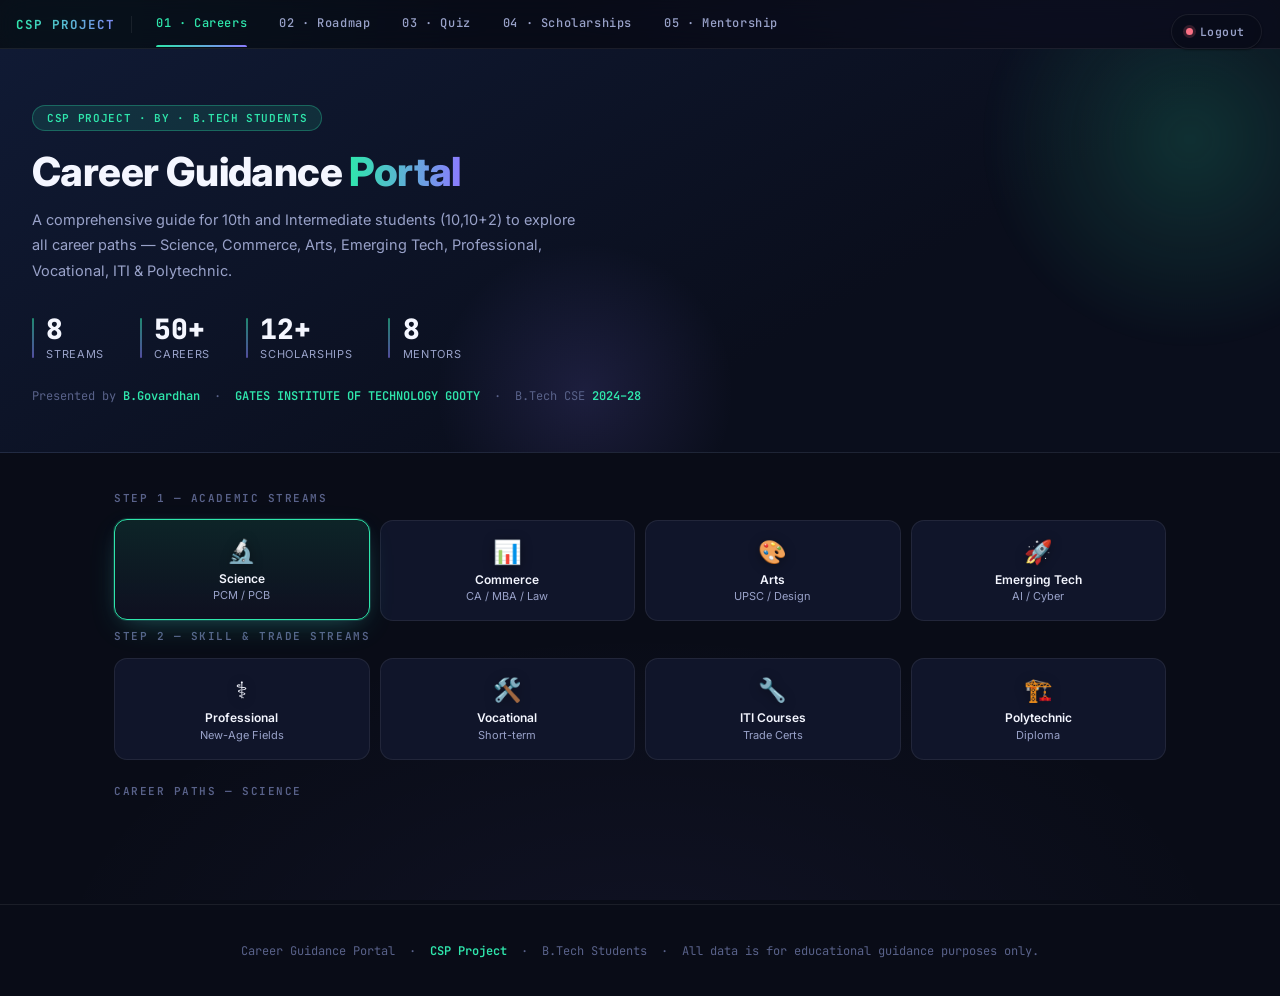
==== index.html @ 0f816329 "Update index.html" ====
<!DOCTYPE html>
<html lang="en">
<head>
<meta charset="UTF-8">
<meta name="viewport" content="width=device-width, initial-scale=1.0">
<title>Career Guidance Portal — CSP Project By B.Tech Students</title>
<link rel="stylesheet" href="Styles.css">
</head>
<body>

<!-- =====================================================
     EDITABLE: Change team names below
     ===================================================== -->
<div class="topbar">
  <div class="logo">CSP PROJECT</div>
  <button class="navbtn act" onclick="showPage('careers')">01 · Careers</button>
  <button class="navbtn" onclick="showPage('roadmap')">02 · Roadmap</button>
  <button class="navbtn" onclick="showPage('quiz')">03 · Quiz</button>
  <button class="navbtn" onclick="showPage('scholarships')">04 · Scholarships</button>
  <button class="navbtn" onclick="showPage('mentorship')">05 · Mentorship</button>
</div>

<div class="hero">
  <div class="hbadge">CSP PROJECT · BY · B.TECH STUDENTS</div>
  <!-- EDITABLE: Change the title and subtitle below -->
  <h1 class="htitle">Career Guidance <span>Portal</span></h1>
  <p class="hsub">
    A comprehensive guide for 10th and Intermediate students (10,10+2) to explore all career paths —
    Science, Commerce, Arts, Emerging Tech, Professional, Vocational, ITI &amp; Polytechnic.
  </p>
  <div class="hstats">
    <div class="hstat"><div class="n">8</div><div class="l">STREAMS</div></div>
    <div class="hstat"><div class="n">50+</div><div class="l">CAREERS</div></div>
    <div class="hstat"><div class="n">12+</div><div class="l">SCHOLARSHIPS</div></div>
    <div class="hstat"><div class="n">8</div><div class="l">MENTORS</div></div>
  </div>
  <!-- EDITABLE: Change team members below -->
  <div class="hteam">
    Presented by <span>B.Govardhan</span>
    &nbsp;·&nbsp; <span>GATES INSTITUTE OF TECHNOLOGY GOOTY</span> &nbsp;·&nbsp; B.Tech CSE <span>2024–28</span>
  </div>
</div>

<div class="main">

<!-- ==================== CAREERS PAGE ==================== -->
<div id="page-careers" class="section show">
  <div class="seclabel">Step 1 — Academic streams</div>
  <div class="streamrow" style="margin-bottom:8px">
    <div class="stab act" onclick="selectStream('science')" id="stab-science">
      <div class="si">🔬</div><div class="sn">Science</div><div class="sd">PCM / PCB</div>
    </div>
    <div class="stab" onclick="selectStream('commerce')" id="stab-commerce">
      <div class="si">📊</div><div class="sn">Commerce</div><div class="sd">CA / MBA / Law</div>
    </div>
    <div class="stab" onclick="selectStream('arts')" id="stab-arts">
      <div class="si">🎨</div><div class="sn">Arts</div><div class="sd">UPSC / Design</div>
    </div>
    <div class="stab" onclick="selectStream('emerging')" id="stab-emerging">
      <div class="si">🚀</div><div class="sn">Emerging Tech</div><div class="sd">AI / Cyber</div>
    </div>
  </div>
  <div class="seclabel">Step 2 — Skill &amp; trade streams</div>
  <div class="streamrow">
    <div class="stab" onclick="selectStream('professional')" id="stab-professional">
      <div class="si">⚕️</div><div class="sn">Professional</div><div class="sd">New-Age Fields</div>
    </div>
    <div class="stab" onclick="selectStream('vocational')" id="stab-vocational">
      <div class="si">🛠️</div><div class="sn">Vocational</div><div class="sd">Short-term</div>
    </div>
    <div class="stab" onclick="selectStream('iti')" id="stab-iti">
      <div class="si">🔧</div><div class="sn">ITI Courses</div><div class="sd">Trade Certs</div>
    </div>
    <div class="stab" onclick="selectStream('poly')" id="stab-poly">
      <div class="si">🏗️</div><div class="sn">Polytechnic</div><div class="sd">Diploma</div>
    </div>
  </div>
  <div class="seclabel" id="careerHeading" style="margin-top:1.5rem">Career paths — Science</div>
  <div id="careerList"></div>
</div>

<!-- ==================== ROADMAP PAGE ==================== -->
<div id="page-roadmap" class="section">
  <div class="seclabel">Academic streams</div>
  <div class="streamrow" style="margin-bottom:8px">
    <div class="stab act" onclick="selectRoadmap('science')" id="rtab-science"><div class="si">🔬</div><div class="sn">Science</div></div>
    <div class="stab" onclick="selectRoadmap('commerce')" id="rtab-commerce"><div class="si">📊</div><div class="sn">Commerce</div></div>
    <div class="stab" onclick="selectRoadmap('arts')" id="rtab-arts"><div class="si">🎨</div><div class="sn">Arts</div></div>
    <div class="stab" onclick="selectRoadmap('emerging')" id="rtab-emerging"><div class="si">🚀</div><div class="sn">Emerging</div></div>
  </div>
  <div class="seclabel">Skill &amp; trade streams</div>
  <div class="streamrow">
    <div class="stab" onclick="selectRoadmap('professional')" id="rtab-professional"><div class="si">⚕️</div><div class="sn">Professional</div></div>
    <div class="stab" onclick="selectRoadmap('vocational')" id="rtab-vocational"><div class="si">🛠️</div><div class="sn">Vocational</div></div>
    <div class="stab" onclick="selectRoadmap('iti')" id="rtab-iti"><div class="si">🔧</div><div class="sn">ITI</div></div>
    <div class="stab" onclick="selectRoadmap('poly')" id="rtab-poly"><div class="si">🏗️</div><div class="sn">Polytechnic</div></div>
  </div>
  <div class="seclabel" id="rmHeading" style="margin-top:1.5rem">Roadmap — Science stream</div>
  <div class="rmsteps" id="rmList"></div>
</div>

<!-- ==================== QUIZ PAGE ==================== -->
<div id="page-quiz" class="section">
  <div class="grid4">
    <div class="mcard"><div class="ml">QUESTIONS</div><div class="mv">6</div><div class="ms">aptitude based</div></div>
    <div class="mcard"><div class="ml">STREAMS COVERED</div><div class="mv">8</div><div class="ms">all paths</div></div>
    <div class="mcard"><div class="ml">RESULT</div><div class="mv">Instant</div><div class="ms">stream match</div></div>
    <div class="mcard"><div class="ml">RETAKES</div><div class="mv">Unlimited</div><div class="ms">try again anytime</div></div>
  </div>
  <div class="qwrap">
    <div class="qpbar"><div class="qpfill" id="qprog" style="width:0%"></div></div>
    <div class="qnum" id="qnum">Question 1 of 6</div>
    <div class="qtext" id="qtext"></div>
    <div class="qopts" id="qopts"></div>
    <div id="qresult" class="qresult" style="display:none"></div>
    <button class="qnext" id="qnext" disabled onclick="nextQ()">Next →</button>
  </div>
</div>

<!-- ==================== SCHOLARSHIPS PAGE ==================== -->
<div id="page-scholarships" class="section">
  <div class="seclabel">Government &amp; Private Scholarships for Intermediate / ITI / Diploma students</div>
  <div id="schList"></div>
</div>

<!-- ==================== MENTORSHIP PAGE ==================== -->
<div id="page-mentorship" class="section">
  <div class="seclabel">Learn from seniors &amp; working professionals</div>
  <div id="mentList"></div>
</div>

</div><!-- /main -->

<div class="footer">
  Career Guidance Portal &nbsp;·&nbsp; <span>CSP Project</span> &nbsp;·&nbsp; B.Tech Students &nbsp;·&nbsp;
  All data is for educational guidance purposes only.
</div>

<button onclick="logout()">
Logout
</button>


<script src="data.js"></script>
<script src="app.js"></script>
</body>
</html>
---- Styles.css ----
@import url('https://fonts.googleapis.com/css2?family=Inter:wght@400;500;600;700;800&family=JetBrains+Mono:wght@400;500;600;700&display=swap');

/* ============================================================
   EDITABLE SETTINGS — change these to customise the portal
   ============================================================ */
:root {
  --accent:        #2fe6ac;   /* Main accent — emerald. Change to any colour */
  --accent-2:      #8b7bff;   /* Secondary accent — electric violet, used for gradients/glow */
  --accent-rgb:    47,230,172;
  --accent-2-rgb:  139,123,255;

  --bg-page:       #090c17;   /* Page background */
  --bg-card:       #10152a;   /* Card background */
  --bg-card2:      #0b0f1e;   /* Secondary card / inset panel */
  --bg-nav:        rgba(9,12,23,.72);  /* Nav bar (glass) */
  --bg-elevated:   #151b36;   /* Hover / raised surfaces */

  --text-primary:  #f4f6ff;   /* Main text */
  --text-sec:      #99a2c9;   /* Muted text */
  --text-hint:     #59628a;   /* Hint text */

  --border:        rgba(255,255,255,.075);  /* Card borders */
  --border-hover:  rgba(47,230,172,.4);     /* Hover border */

  --font:          'Inter', 'Segoe UI', system-ui, sans-serif;
  --font-mono:     'JetBrains Mono', 'Consolas', 'Courier New', monospace;

  --r-sm:  9px;
  --r-md:  13px;
  --r-lg:  17px;
  --r-xl:  24px;

  --ease:      cubic-bezier(.4,0,.2,1);
  --ease-out:  cubic-bezier(.16,1,.3,1);

  --shadow-sm:   0 1px 2px rgba(0,0,0,.45);
  --shadow-md:   0 10px 28px -10px rgba(0,0,0,.6);
  --shadow-glow: 0 0 0 1px rgba(var(--accent-rgb),.16),
                 0 10px 32px -10px rgba(var(--accent-rgb),.30),
                 0 4px 22px -10px rgba(var(--accent-2-rgb),.22);
}
/* ============================================================ */

*{box-sizing:border-box;margin:0;padding:0}
html{scroll-behavior:smooth}
body{
  font-family:var(--font);
  background:
    radial-gradient(900px 480px at 84% -8%, rgba(var(--accent-2-rgb),.13), transparent 60%),
    radial-gradient(760px 440px at 6% 2%, rgba(var(--accent-rgb),.09), transparent 55%),
    radial-gradient(1000px 600px at 50% 110%, rgba(var(--accent-2-rgb),.06), transparent 60%),
    var(--bg-page);
  background-attachment:fixed;
  color:var(--text-primary);
  min-height:100vh;
  -webkit-font-smoothing:antialiased;
  text-rendering:optimizeLegibility;
}

::selection{background:rgba(var(--accent-rgb),.35);color:#fff}

a{color:inherit}
button{font-family:inherit}
:focus-visible{outline:2px solid var(--accent);outline-offset:2px;border-radius:4px}

/* SCROLLBAR */
::-webkit-scrollbar{width:7px;height:7px}
::-webkit-scrollbar-track{background:transparent}
::-webkit-scrollbar-thumb{background:linear-gradient(var(--accent),var(--accent-2));border-radius:4px}

/* NAV */
.topbar{
  background:var(--bg-nav);
  backdrop-filter:blur(16px) saturate(1.5);
  -webkit-backdrop-filter:blur(16px) saturate(1.5);
  border-bottom:1px solid var(--border);
  position:sticky;top:0;z-index:100;
  display:flex;align-items:center;gap:0;
  padding:0 1rem;overflow-x:auto;scrollbar-width:none;
}
.topbar::-webkit-scrollbar{display:none}
.logo{
  font-size:12.5px;font-family:var(--font-mono);font-weight:700;
  background:linear-gradient(90deg,var(--accent),var(--accent-2));
  -webkit-background-clip:text;background-clip:text;color:transparent;
  letter-spacing:.08em;
  padding:0 1rem 0 0;border-right:1px solid var(--border);margin-right:.5rem;
  white-space:nowrap;flex-shrink:0;
}
.navbtn{
  position:relative;
  padding:15px 16px;font-size:12px;font-family:var(--font-mono);font-weight:500;
  color:var(--text-sec);background:none;border:none;cursor:pointer;
  white-space:nowrap;border-bottom:2px solid transparent;
  transition:color .18s var(--ease), border-color .18s var(--ease);
  letter-spacing:.05em;
}
.navbtn:hover{color:var(--text-primary)}
.navbtn.act{color:var(--accent);border-bottom-color:transparent}
.navbtn.act::after{
  content:'';position:absolute;left:16px;right:16px;bottom:-1px;height:2px;
  background:linear-gradient(90deg,var(--accent),var(--accent-2));
  border-radius:2px 2px 0 0;
}

/* HERO */
.hero{
  background:linear-gradient(150deg,#101a34 0%,#0a0e1c 65%);
  padding:3.5rem 2rem 3rem;
  position:relative;overflow:hidden;
  border-bottom:1px solid var(--border);
}
.hero::before{
  content:'';position:absolute;right:-120px;top:-120px;width:420px;height:420px;border-radius:50%;
  background:radial-gradient(circle,rgba(var(--accent-rgb),.16),transparent 70%);
  filter:blur(6px);
}
.hero::after{
  content:'';position:absolute;left:34%;bottom:-90px;width:300px;height:300px;border-radius:50%;
  background:radial-gradient(circle,rgba(var(--accent-2-rgb),.14),transparent 70%);
}
.hbadge{
  display:inline-flex;align-items:center;gap:6px;
  background:rgba(var(--accent-rgb),.12);border:1px solid rgba(var(--accent-rgb),.3);
  color:var(--accent);font-size:11px;font-weight:600;font-family:var(--font-mono);
  padding:5px 14px;border-radius:20px;margin-bottom:1.15rem;letter-spacing:.06em;
  position:relative;z-index:1;
}
.htitle{
  font-size:clamp(25px,4.2vw,40px);font-weight:800;color:var(--text-primary);
  line-height:1.16;margin-bottom:.7rem;position:relative;z-index:1;letter-spacing:-.015em;
}
.htitle span{
  background:linear-gradient(90deg,var(--accent),var(--accent-2));
  -webkit-background-clip:text;background-clip:text;color:transparent;
}
.hsub{font-size:14.5px;color:var(--text-sec);line-height:1.75;max-width:560px;position:relative;z-index:1}
.hstats{display:flex;gap:2.25rem;margin-top:2rem;flex-wrap:wrap;position:relative;z-index:1}
.hstat{position:relative;padding-left:.9rem}
.hstat::before{content:'';position:absolute;left:0;top:3px;bottom:3px;width:2px;border-radius:2px;background:linear-gradient(var(--accent),var(--accent-2));opacity:.55}
.hstat .n{font-size:28px;font-weight:800;color:var(--text-primary);font-family:var(--font-mono);line-height:1}
.hstat .l{font-size:11px;color:var(--text-sec);margin-top:4px;letter-spacing:.06em;text-transform:uppercase}
.hteam{margin-top:1.7rem;font-size:12px;color:var(--text-hint);font-family:var(--font-mono);position:relative;z-index:1}
.hteam span{color:var(--accent);font-weight:600}

/* MAIN */
.main{max-width:1100px;margin:0 auto;padding:2.35rem 1.5rem}

/* SECTION */
.section{display:none}.section.show{display:block;animation:secfade .35s var(--ease-out)}
@keyframes secfade{from{opacity:0;transform:translateY(7px)}to{opacity:1;transform:none}}
.seclabel{
  font-size:11px;font-family:var(--font-mono);font-weight:600;color:var(--text-hint);
  letter-spacing:.14em;text-transform:uppercase;margin-bottom:.95rem;
}

/* STREAM TABS */
.streamrow{display:grid;grid-template-columns:repeat(4,1fr);gap:10px;margin-bottom:.5rem}
.stab{
  background:var(--bg-card);border:1px solid var(--border);border-radius:var(--r-md);
  padding:1.05rem .6rem;cursor:pointer;text-align:center;
  transition:border-color .18s var(--ease), background .18s var(--ease), transform .18s var(--ease), box-shadow .18s var(--ease);
}
.stab:hover{border-color:var(--border-hover);transform:translateY(-3px)}
.stab.act{
  border-color:var(--accent);
  background:linear-gradient(180deg,rgba(var(--accent-rgb),.11),rgba(var(--accent-2-rgb),.04));
  box-shadow:var(--shadow-glow);
  transform:translateY(-1px);
}
.stab .si{font-size:23px;margin-bottom:6px;filter:drop-shadow(0 2px 6px rgba(0,0,0,.35))}
.stab .sn{font-size:12px;font-weight:600;color:var(--text-primary);line-height:1.3}
.stab .sd{font-size:11px;color:var(--text-sec);margin-top:2px}

/* CAREER CARDS */
.ccard{
  background:var(--bg-card);border:1px solid var(--border);border-radius:var(--r-lg);
  padding:1.2rem;margin-bottom:10px;cursor:pointer;
  transition:border-color .18s var(--ease), box-shadow .18s var(--ease), transform .18s var(--ease);
}
.ccard:hover{border-color:var(--border-hover);transform:translateY(-1px)}
.ccard.open{border-color:var(--accent);box-shadow:var(--shadow-glow)}
.crow{display:flex;align-items:center;gap:12px}
.cicn{
  width:43px;height:43px;border-radius:12px;display:flex;align-items:center;justify-content:center;
  font-size:18px;flex-shrink:0;
  background:linear-gradient(135deg,rgba(var(--accent-rgb),.16),rgba(var(--accent-2-rgb),.12));
  border:1px solid rgba(var(--accent-rgb),.18);
}
.ctitle{font-size:14px;font-weight:600;color:var(--text-primary);flex:1}
.cbadge{
  font-size:11px;padding:4px 11px;border-radius:20px;font-family:var(--font-mono);font-weight:500;
  background:rgba(var(--accent-rgb),.13);color:var(--accent);white-space:nowrap;
  border:1px solid rgba(var(--accent-rgb),.2);
}
.carr{color:var(--text-hint);font-size:14px;transition:transform .22s var(--ease-out)}
.ccard.open .carr{transform:rotate(90deg);color:var(--accent)}
.cdetail{display:none;margin-top:.95rem;padding-top:.95rem;border-top:1px solid var(--border)}
.ccard.open .cdetail{display:block;animation:secfade .25s var(--ease-out)}
.csub{font-size:13px;color:var(--text-sec);line-height:1.75;margin-bottom:.9rem}

.dtags{display:flex;flex-wrap:wrap;gap:6px;margin-bottom:.9rem}
.dtag{font-size:11px;font-weight:500;padding:4px 11px;border-radius:20px;font-family:var(--font-mono);border:1px solid}
.tblue{background:rgba(56,189,248,.10);border-color:rgba(56,189,248,.3);color:#5fc9fb}
.tgreen{background:rgba(47,230,172,.10);border-color:rgba(47,230,172,.3);color:var(--accent)}
.tamber{background:rgba(251,191,36,.10);border-color:rgba(251,191,36,.3);color:#fbbf24}
.tpurple{background:rgba(139,123,255,.12);border-color:rgba(139,123,255,.34);color:#ab9fff}
.tcoral{background:rgba(251,113,133,.10);border-color:rgba(251,113,133,.3);color:#fb7185}
.tgray{background:rgba(148,163,184,.10);border-color:rgba(148,163,184,.3);color:#94a3b8}

.dg2{display:grid;grid-template-columns:1fr 1fr;gap:8px;margin-bottom:.9rem}
.dbox{background:var(--bg-card2);border-radius:var(--r-sm);padding:.85rem;border:1px solid var(--border)}
.dh{font-size:11px;font-family:var(--font-mono);margin-bottom:.55rem;font-weight:600;letter-spacing:.02em}
.dh.g{color:var(--accent)}.dh.r{color:#fbbf24}
.drow{font-size:12px;color:var(--text-sec);display:flex;gap:6px;margin-bottom:5px;line-height:1.55}
.drow.g::before{content:'▸';color:var(--accent);flex-shrink:0}
.drow.r::before{content:'▸';color:#fbbf24;flex-shrink:0}

.scopebar{margin-bottom:.5rem}
.sbrow{display:flex;justify-content:space-between;margin-bottom:5px}
.sbrow span{font-size:11px;color:var(--text-sec)}
.sbrow strong{font-size:11px;color:var(--text-primary);font-weight:600}
.bar{height:6px;background:rgba(255,255,255,.06);border-radius:4px;overflow:hidden}
.bf{height:100%;border-radius:4px;background:linear-gradient(90deg,var(--accent),var(--accent-2));transition:width 1s var(--ease-out)}

/* ROADMAP */
.rmsteps{position:relative;padding-left:26px}
.rmstep{position:relative;margin-bottom:1.2rem}
.rmstep::before{
  content:'';position:absolute;left:-20px;top:5px;width:11px;height:11px;border-radius:50%;
  background:linear-gradient(135deg,var(--accent),var(--accent-2));
  border:2px solid var(--bg-page);box-shadow:0 0 0 3px rgba(var(--accent-rgb),.22);
}
.rmstep::after{
  content:'';position:absolute;left:-15px;top:16px;width:2px;height:calc(100% + 4px);
  background:linear-gradient(rgba(var(--accent-rgb),.35),rgba(var(--accent-2-rgb),.05));
}
.rmstep:last-child::after{display:none}
.ryear{font-size:11px;font-family:var(--font-mono);font-weight:600;color:var(--accent);margin-bottom:2px}
.rtitle{font-size:14.5px;font-weight:600;color:var(--text-primary);margin-bottom:3px}
.rdesc{font-size:13px;color:var(--text-sec);line-height:1.65}

/* QUIZ */
.qwrap{
  background:var(--bg-card);border:1px solid var(--border);border-radius:var(--r-xl);
  padding:1.9rem;box-shadow:var(--shadow-md);
}
.qpbar{height:5px;background:rgba(255,255,255,.06);border-radius:4px;margin-bottom:1.35rem;overflow:hidden}
.qpfill{height:100%;background:linear-gradient(90deg,var(--accent),var(--accent-2));border-radius:4px;transition:width .4s var(--ease-out)}
.qnum{font-size:11px;font-family:var(--font-mono);color:var(--text-hint);margin-bottom:.5rem;letter-spacing:.05em}
.qtext{font-size:16.5px;font-weight:600;color:var(--text-primary);margin-bottom:1.35rem;line-height:1.55}
.qopts{display:flex;flex-direction:column;gap:8px}
.qopt{
  background:var(--bg-card2);border:1px solid var(--border);border-radius:var(--r-md);
  padding:.9rem 1.15rem;cursor:pointer;font-size:13px;color:var(--text-sec);
  transition:border-color .15s var(--ease), background .15s var(--ease), color .15s var(--ease), transform .15s var(--ease);
  text-align:left;font-family:var(--font);
}
.qopt:hover{border-color:var(--border-hover);color:var(--text-primary);transform:translateX(2px)}
.qopt.sel{border-color:var(--accent);background:linear-gradient(90deg,rgba(var(--accent-rgb),.12),rgba(var(--accent-2-rgb),.06));color:var(--text-primary)}
.qnext{
  margin-top:1.2rem;background:linear-gradient(90deg,var(--accent),var(--accent-2));
  color:#06151a;border:none;border-radius:var(--r-md);padding:.78rem 1.9rem;
  font-size:13px;font-weight:700;cursor:pointer;font-family:var(--font);
  transition:opacity .2s var(--ease), transform .15s var(--ease), box-shadow .2s var(--ease);
}
.qnext:hover:not(:disabled){transform:translateY(-1px);box-shadow:0 8px 22px -8px rgba(var(--accent-rgb),.5)}
.qnext:disabled{opacity:.3;cursor:not-allowed}
.qresult{text-align:center;padding:1rem 0}
.qresult .big{font-size:52px;margin-bottom:.85rem;filter:drop-shadow(0 4px 18px rgba(var(--accent-rgb),.4))}
.qresult .rtitle{font-size:22px;font-weight:800;
  background:linear-gradient(90deg,var(--accent),var(--accent-2));
  -webkit-background-clip:text;background-clip:text;color:transparent;
  margin-bottom:.85rem}
.qresult .rsub{font-size:14px;color:var(--text-sec);line-height:1.75;margin-bottom:1.35rem;max-width:500px;margin-left:auto;margin-right:auto}
.qresult .retake{
  background:transparent;border:1px solid rgba(var(--accent-rgb),.4);color:var(--accent);
  border-radius:var(--r-md);padding:.62rem 1.35rem;font-size:13px;font-weight:600;cursor:pointer;
  font-family:var(--font);transition:background .15s var(--ease), transform .15s var(--ease);
}
.qresult .retake:hover{background:rgba(var(--accent-rgb),.1);transform:translateY(-1px)}

/* SCHOLARSHIPS */
#schList{display:grid;grid-template-columns:repeat(auto-fit,minmax(280px,1fr));gap:12px}
.schcard{background:var(--bg-card);border:1px solid var(--border);border-radius:var(--r-lg);padding:1.2rem;margin-bottom:0;transition:border-color .18s var(--ease), transform .18s var(--ease)}
.schcard:hover{border-color:var(--border-hover);transform:translateY(-2px)}
.schhead{display:flex;justify-content:space-between;align-items:flex-start;gap:10px;margin-bottom:.6rem}
.schtitle{font-size:14px;font-weight:600;color:var(--text-primary)}
.schamt{
  font-size:11px;font-family:var(--font-mono);font-weight:500;color:var(--accent);
  background:rgba(var(--accent-rgb),.11);border:1px solid rgba(var(--accent-rgb),.24);
  padding:4px 11px;border-radius:20px;white-space:nowrap;
}
.schdesc{font-size:13px;color:var(--text-sec);line-height:1.65;margin-bottom:.6rem}
.scheli{font-size:12px;color:var(--text-hint)}
.scheli strong{color:var(--text-sec);font-weight:600}

/* MENTORSHIP */
#mentList{display:grid;grid-template-columns:repeat(auto-fit,minmax(300px,1fr));gap:12px}
.mentcard{
  background:var(--bg-card);border:1px solid var(--border);border-radius:var(--r-lg);
  padding:1.2rem;margin-bottom:0;display:flex;gap:14px;transition:border-color .18s var(--ease), transform .18s var(--ease);
}
.mentcard:hover{border-color:var(--border-hover);transform:translateY(-2px)}
.mavatar{
  width:48px;height:48px;border-radius:50%;display:flex;align-items:center;justify-content:center;
  font-size:15px;font-weight:700;flex-shrink:0;letter-spacing:.03em;box-shadow:var(--shadow-sm);
  background:linear-gradient(135deg,var(--accent),var(--accent-2));color:#06151a;
}
.mname{font-size:14px;font-weight:600;color:var(--text-primary);margin-bottom:2px}
.mrole{font-size:12px;color:var(--text-sec);margin-bottom:.7rem}
.mqoute{font-size:13px;color:var(--text-sec);line-height:1.65;font-style:italic;border-left:2px solid var(--accent);padding-left:.9rem;margin-bottom:.6rem}
.mtopic{font-size:11px;font-family:var(--font-mono);font-weight:500;color:var(--accent)}

/* GRID LAYOUTS */
.grid4{display:grid;grid-template-columns:repeat(auto-fit,minmax(180px,1fr));gap:11px;margin-bottom:1.7rem}
.mcard{background:var(--bg-card);border:1px solid var(--border);border-radius:var(--r-md);padding:1.2rem;transition:border-color .18s var(--ease), transform .18s var(--ease)}
.mcard:hover{border-color:var(--border-hover);transform:translateY(-2px)}
.mcard .ml{font-size:11px;color:var(--text-hint);margin-bottom:4px;font-family:var(--font-mono);letter-spacing:.04em}
.mcard .mv{font-size:24px;font-weight:800;color:var(--text-primary);line-height:1;font-family:var(--font-mono)}
.mcard .ms{font-size:12px;color:var(--text-sec);margin-top:4px}

/* TIPS */
.tip{
  background:var(--bg-card);border:1px solid var(--border);border-left:3px solid var(--accent);
  border-radius:0 var(--r-md) var(--r-md) 0;padding:.9rem 1.2rem;margin-bottom:8px;
  font-size:13px;color:var(--text-sec);line-height:1.7;
}
.tip strong{color:var(--text-primary);font-weight:600}

/* LOGOUT */
body > button[onclick="logout()"]{
  position:fixed;top:14px;right:18px;z-index:200;
  display:inline-flex;align-items:center;gap:7px;
  background:var(--bg-nav);
  backdrop-filter:blur(16px) saturate(1.5);
  -webkit-backdrop-filter:blur(16px) saturate(1.5);
  border:1px solid var(--border);border-radius:999px;
  padding:9px 16px 9px 14px;
  font-family:var(--font-mono);font-size:11.5px;font-weight:600;letter-spacing:.05em;
  color:var(--text-sec);cursor:pointer;
  box-shadow:var(--shadow-sm);
  transition:color .18s var(--ease), border-color .18s var(--ease), background .18s var(--ease), transform .15s var(--ease), box-shadow .18s var(--ease);
}
body > button[onclick="logout()"]::before{
  content:'';width:7px;height:7px;border-radius:50%;
  background:#fb7185;
  box-shadow:0 0 0 3px rgba(251,113,133,.18);
  flex-shrink:0;
}
body > button[onclick="logout()"]:hover{
  color:#fff;border-color:rgba(251,113,133,.45);
  background:rgba(251,113,133,.12);
  transform:translateY(-1px);
  box-shadow:0 8px 22px -10px rgba(251,113,133,.5);
}
body > button[onclick="logout()"]:active{transform:translateY(0)}

@media(max-width:640px){
  body > button[onclick="logout()"]{
    top:auto;bottom:16px;right:16px;
    padding:11px 14px;box-shadow:var(--shadow-md);
  }
}

/* FOOTER */
.footer{text-align:center;padding:2.35rem;font-size:12px;color:var(--text-hint);border-top:1px solid var(--border);margin-top:3.35rem;font-family:var(--font-mono)}
.footer span{color:var(--accent);font-weight:600}

/* RESPONSIVE */
@media(max-width:860px){
  #schList,#mentList{grid-template-columns:1fr}
}
@media(max-width:640px){
  .streamrow{grid-template-columns:repeat(2,1fr)}
  .dg2{grid-template-columns:1fr}
  .hstats{gap:1.4rem}
  .main{padding:1.7rem 1rem}
  .hero{padding:2.75rem 1.25rem 2.25rem}
}

@media (prefers-reduced-motion: reduce){
  *{animation-duration:.01ms !important;transition-duration:.01ms !important}
  html{scroll-behavior:auto}
}
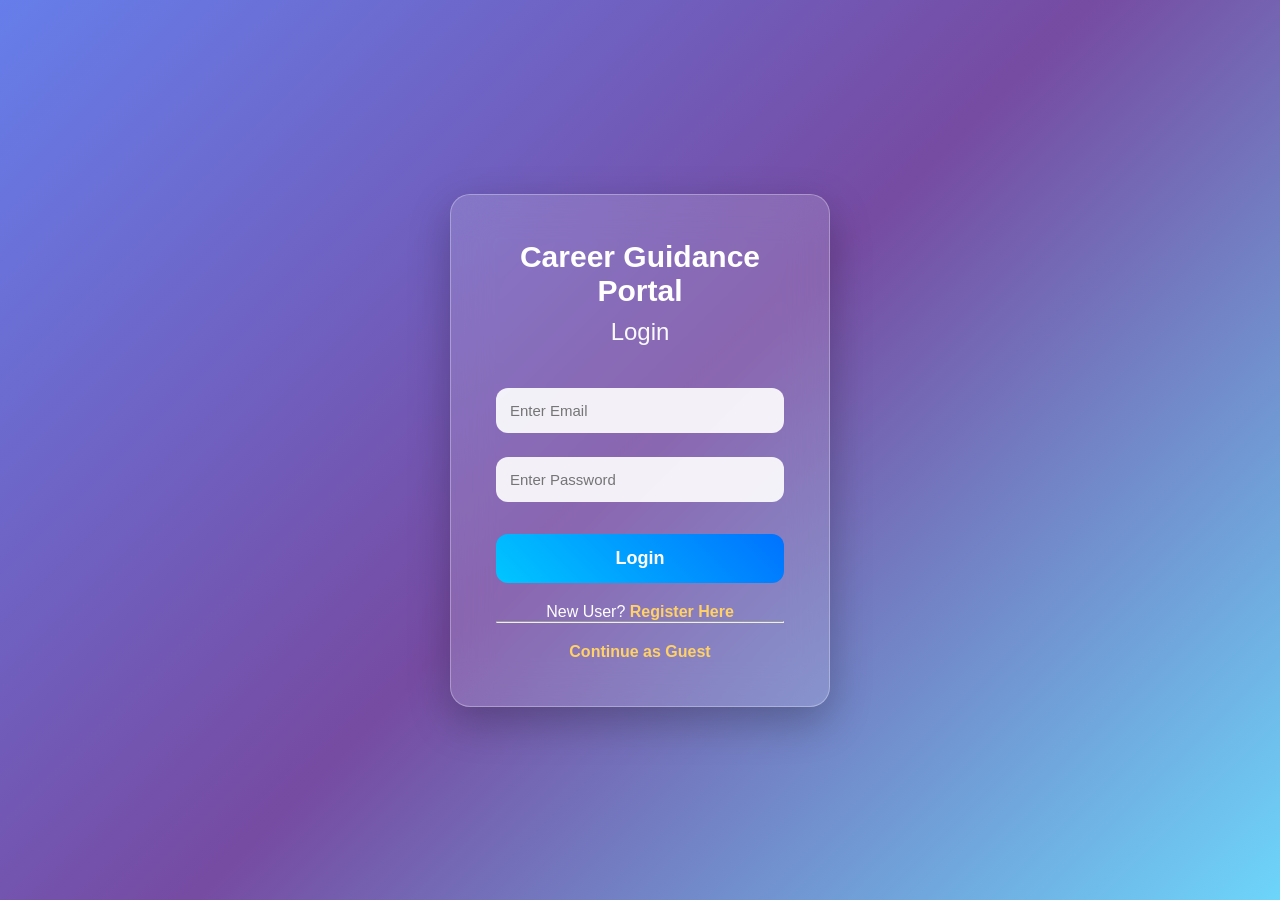
==== commit 35e85d23: "Fix: Correct case-sensitive script file references (Data.js, App.js)" ====
--- a/index.html
+++ b/index.html
@@ -1,147 +1,147 @@
-<!DOCTYPE html>
-<html lang="en">
-<head>
-<meta charset="UTF-8">
-<meta name="viewport" content="width=device-width, initial-scale=1.0">
-<title>Career Guidance Portal — CSP Project By B.Tech Students</title>
-<link rel="stylesheet" href="Styles.css">
-</head>
-<body>
-
-<!-- =====================================================
-     EDITABLE: Change team names below
-     ===================================================== -->
-<div class="topbar">
-  <div class="logo">CSP PROJECT</div>
-  <button class="navbtn act" onclick="showPage('careers')">01 · Careers</button>
-  <button class="navbtn" onclick="showPage('roadmap')">02 · Roadmap</button>
-  <button class="navbtn" onclick="showPage('quiz')">03 · Quiz</button>
-  <button class="navbtn" onclick="showPage('scholarships')">04 · Scholarships</button>
-  <button class="navbtn" onclick="showPage('mentorship')">05 · Mentorship</button>
-</div>
-
-<div class="hero">
-  <div class="hbadge">CSP PROJECT · BY · B.TECH STUDENTS</div>
-  <!-- EDITABLE: Change the title and subtitle below -->
-  <h1 class="htitle">Career Guidance <span>Portal</span></h1>
-  <p class="hsub">
-    A comprehensive guide for 10th and Intermediate students (10,10+2) to explore all career paths —
-    Science, Commerce, Arts, Emerging Tech, Professional, Vocational, ITI &amp; Polytechnic.
-  </p>
-  <div class="hstats">
-    <div class="hstat"><div class="n">8</div><div class="l">STREAMS</div></div>
-    <div class="hstat"><div class="n">50+</div><div class="l">CAREERS</div></div>
-    <div class="hstat"><div class="n">12+</div><div class="l">SCHOLARSHIPS</div></div>
-    <div class="hstat"><div class="n">8</div><div class="l">MENTORS</div></div>
-  </div>
-  <!-- EDITABLE: Change team members below -->
-  <div class="hteam">
-    Presented by <span>B.Govardhan</span>
-    &nbsp;·&nbsp; <span>GATES INSTITUTE OF TECHNOLOGY GOOTY</span> &nbsp;·&nbsp; B.Tech CSE <span>2024–28</span>
-  </div>
-</div>
-
-<div class="main">
-
-<!-- ==================== CAREERS PAGE ==================== -->
-<div id="page-careers" class="section show">
-  <div class="seclabel">Step 1 — Academic streams</div>
-  <div class="streamrow" style="margin-bottom:8px">
-    <div class="stab act" onclick="selectStream('science')" id="stab-science">
-      <div class="si">🔬</div><div class="sn">Science</div><div class="sd">PCM / PCB</div>
-    </div>
-    <div class="stab" onclick="selectStream('commerce')" id="stab-commerce">
-      <div class="si">📊</div><div class="sn">Commerce</div><div class="sd">CA / MBA / Law</div>
-    </div>
-    <div class="stab" onclick="selectStream('arts')" id="stab-arts">
-      <div class="si">🎨</div><div class="sn">Arts</div><div class="sd">UPSC / Design</div>
-    </div>
-    <div class="stab" onclick="selectStream('emerging')" id="stab-emerging">
-      <div class="si">🚀</div><div class="sn">Emerging Tech</div><div class="sd">AI / Cyber</div>
-    </div>
-  </div>
-  <div class="seclabel">Step 2 — Skill &amp; trade streams</div>
-  <div class="streamrow">
-    <div class="stab" onclick="selectStream('professional')" id="stab-professional">
-      <div class="si">⚕️</div><div class="sn">Professional</div><div class="sd">New-Age Fields</div>
-    </div>
-    <div class="stab" onclick="selectStream('vocational')" id="stab-vocational">
-      <div class="si">🛠️</div><div class="sn">Vocational</div><div class="sd">Short-term</div>
-    </div>
-    <div class="stab" onclick="selectStream('iti')" id="stab-iti">
-      <div class="si">🔧</div><div class="sn">ITI Courses</div><div class="sd">Trade Certs</div>
-    </div>
-    <div class="stab" onclick="selectStream('poly')" id="stab-poly">
-      <div class="si">🏗️</div><div class="sn">Polytechnic</div><div class="sd">Diploma</div>
-    </div>
-  </div>
-  <div class="seclabel" id="careerHeading" style="margin-top:1.5rem">Career paths — Science</div>
-  <div id="careerList"></div>
-</div>
-
-<!-- ==================== ROADMAP PAGE ==================== -->
-<div id="page-roadmap" class="section">
-  <div class="seclabel">Academic streams</div>
-  <div class="streamrow" style="margin-bottom:8px">
-    <div class="stab act" onclick="selectRoadmap('science')" id="rtab-science"><div class="si">🔬</div><div class="sn">Science</div></div>
-    <div class="stab" onclick="selectRoadmap('commerce')" id="rtab-commerce"><div class="si">📊</div><div class="sn">Commerce</div></div>
-    <div class="stab" onclick="selectRoadmap('arts')" id="rtab-arts"><div class="si">🎨</div><div class="sn">Arts</div></div>
-    <div class="stab" onclick="selectRoadmap('emerging')" id="rtab-emerging"><div class="si">🚀</div><div class="sn">Emerging</div></div>
-  </div>
-  <div class="seclabel">Skill &amp; trade streams</div>
-  <div class="streamrow">
-    <div class="stab" onclick="selectRoadmap('professional')" id="rtab-professional"><div class="si">⚕️</div><div class="sn">Professional</div></div>
-    <div class="stab" onclick="selectRoadmap('vocational')" id="rtab-vocational"><div class="si">🛠️</div><div class="sn">Vocational</div></div>
-    <div class="stab" onclick="selectRoadmap('iti')" id="rtab-iti"><div class="si">🔧</div><div class="sn">ITI</div></div>
-    <div class="stab" onclick="selectRoadmap('poly')" id="rtab-poly"><div class="si">🏗️</div><div class="sn">Polytechnic</div></div>
-  </div>
-  <div class="seclabel" id="rmHeading" style="margin-top:1.5rem">Roadmap — Science stream</div>
-  <div class="rmsteps" id="rmList"></div>
-</div>
-
-<!-- ==================== QUIZ PAGE ==================== -->
-<div id="page-quiz" class="section">
-  <div class="grid4">
-    <div class="mcard"><div class="ml">QUESTIONS</div><div class="mv">6</div><div class="ms">aptitude based</div></div>
-    <div class="mcard"><div class="ml">STREAMS COVERED</div><div class="mv">8</div><div class="ms">all paths</div></div>
-    <div class="mcard"><div class="ml">RESULT</div><div class="mv">Instant</div><div class="ms">stream match</div></div>
-    <div class="mcard"><div class="ml">RETAKES</div><div class="mv">Unlimited</div><div class="ms">try again anytime</div></div>
-  </div>
-  <div class="qwrap">
-    <div class="qpbar"><div class="qpfill" id="qprog" style="width:0%"></div></div>
-    <div class="qnum" id="qnum">Question 1 of 6</div>
-    <div class="qtext" id="qtext"></div>
-    <div class="qopts" id="qopts"></div>
-    <div id="qresult" class="qresult" style="display:none"></div>
-    <button class="qnext" id="qnext" disabled onclick="nextQ()">Next →</button>
-  </div>
-</div>
-
-<!-- ==================== SCHOLARSHIPS PAGE ==================== -->
-<div id="page-scholarships" class="section">
-  <div class="seclabel">Government &amp; Private Scholarships for Intermediate / ITI / Diploma students</div>
-  <div id="schList"></div>
-</div>
-
-<!-- ==================== MENTORSHIP PAGE ==================== -->
-<div id="page-mentorship" class="section">
-  <div class="seclabel">Learn from seniors &amp; working professionals</div>
-  <div id="mentList"></div>
-</div>
-
-</div><!-- /main -->
-
-<div class="footer">
-  Career Guidance Portal &nbsp;·&nbsp; <span>CSP Project</span> &nbsp;·&nbsp; B.Tech Students &nbsp;·&nbsp;
-  All data is for educational guidance purposes only.
-</div>
-
-<button onclick="logout()">
-Logout
-</button>
-
-
-<script src="data.js"></script>
-<script src="app.js"></script>
-</body>
-</html>
+<!DOCTYPE html>
+<html lang="en">
+<head>
+<meta charset="UTF-8">
+<meta name="viewport" content="width=device-width, initial-scale=1.0">
+<title>Career Guidance Portal — CSP Project By B.Tech Students</title>
+<link rel="stylesheet" href="Styles.css">
+</head>
+<body>
+
+<!-- =====================================================
+     EDITABLE: Change team names below
+     ===================================================== -->
+<div class="topbar">
+  <div class="logo">CSP PROJECT</div>
+  <button class="navbtn act" onclick="showPage('careers')">01 · Careers</button>
+  <button class="navbtn" onclick="showPage('roadmap')">02 · Roadmap</button>
+  <button class="navbtn" onclick="showPage('quiz')">03 · Quiz</button>
+  <button class="navbtn" onclick="showPage('scholarships')">04 · Scholarships</button>
+  <button class="navbtn" onclick="showPage('mentorship')">05 · Mentorship</button>
+</div>
+
+<div class="hero">
+  <div class="hbadge">CSP PROJECT · BY · B.TECH STUDENTS</div>
+  <!-- EDITABLE: Change the title and subtitle below -->
+  <h1 class="htitle">Career Guidance <span>Portal</span></h1>
+  <p class="hsub">
+    A comprehensive guide for 10th and Intermediate students (10,10+2) to explore all career paths —
+    Science, Commerce, Arts, Emerging Tech, Professional, Vocational, ITI &amp; Polytechnic.
+  </p>
+  <div class="hstats">
+    <div class="hstat"><div class="n">8</div><div class="l">STREAMS</div></div>
+    <div class="hstat"><div class="n">50+</div><div class="l">CAREERS</div></div>
+    <div class="hstat"><div class="n">12+</div><div class="l">SCHOLARSHIPS</div></div>
+    <div class="hstat"><div class="n">8</div><div class="l">MENTORS</div></div>
+  </div>
+  <!-- EDITABLE: Change team members below -->
+  <div class="hteam">
+    Presented by <span>B.Govardhan</span>
+    &nbsp;·&nbsp; <span>GATES INSTITUTE OF TECHNOLOGY GOOTY</span> &nbsp;·&nbsp; B.Tech CSE <span>2024–28</span>
+  </div>
+</div>
+
+<div class="main">
+
+<!-- ==================== CAREERS PAGE ==================== -->
+<div id="page-careers" class="section show">
+  <div class="seclabel">Step 1 — Academic streams</div>
+  <div class="streamrow" style="margin-bottom:8px">
+    <div class="stab act" onclick="selectStream('science')" id="stab-science">
+      <div class="si">🔬</div><div class="sn">Science</div><div class="sd">PCM / PCB</div>
+    </div>
+    <div class="stab" onclick="selectStream('commerce')" id="stab-commerce">
+      <div class="si">📊</div><div class="sn">Commerce</div><div class="sd">CA / MBA / Law</div>
+    </div>
+    <div class="stab" onclick="selectStream('arts')" id="stab-arts">
+      <div class="si">🎨</div><div class="sn">Arts</div><div class="sd">UPSC / Design</div>
+    </div>
+    <div class="stab" onclick="selectStream('emerging')" id="stab-emerging">
+      <div class="si">🚀</div><div class="sn">Emerging Tech</div><div class="sd">AI / Cyber</div>
+    </div>
+  </div>
+  <div class="seclabel">Step 2 — Skill &amp; trade streams</div>
+  <div class="streamrow">
+    <div class="stab" onclick="selectStream('professional')" id="stab-professional">
+      <div class="si">⚕️</div><div class="sn">Professional</div><div class="sd">New-Age Fields</div>
+    </div>
+    <div class="stab" onclick="selectStream('vocational')" id="stab-vocational">
+      <div class="si">🛠️</div><div class="sn">Vocational</div><div class="sd">Short-term</div>
+    </div>
+    <div class="stab" onclick="selectStream('iti')" id="stab-iti">
+      <div class="si">🔧</div><div class="sn">ITI Courses</div><div class="sd">Trade Certs</div>
+    </div>
+    <div class="stab" onclick="selectStream('poly')" id="stab-poly">
+      <div class="si">🏗️</div><div class="sn">Polytechnic</div><div class="sd">Diploma</div>
+    </div>
+  </div>
+  <div class="seclabel" id="careerHeading" style="margin-top:1.5rem">Career paths — Science</div>
+  <div id="careerList"></div>
+</div>
+
+<!-- ==================== ROADMAP PAGE ==================== -->
+<div id="page-roadmap" class="section">
+  <div class="seclabel">Academic streams</div>
+  <div class="streamrow" style="margin-bottom:8px">
+    <div class="stab act" onclick="selectRoadmap('science')" id="rtab-science"><div class="si">🔬</div><div class="sn">Science</div></div>
+    <div class="stab" onclick="selectRoadmap('commerce')" id="rtab-commerce"><div class="si">📊</div><div class="sn">Commerce</div></div>
+    <div class="stab" onclick="selectRoadmap('arts')" id="rtab-arts"><div class="si">🎨</div><div class="sn">Arts</div></div>
+    <div class="stab" onclick="selectRoadmap('emerging')" id="rtab-emerging"><div class="si">🚀</div><div class="sn">Emerging</div></div>
+  </div>
+  <div class="seclabel">Skill &amp; trade streams</div>
+  <div class="streamrow">
+    <div class="stab" onclick="selectRoadmap('professional')" id="rtab-professional"><div class="si">⚕️</div><div class="sn">Professional</div></div>
+    <div class="stab" onclick="selectRoadmap('vocational')" id="rtab-vocational"><div class="si">🛠️</div><div class="sn">Vocational</div></div>
+    <div class="stab" onclick="selectRoadmap('iti')" id="rtab-iti"><div class="si">🔧</div><div class="sn">ITI</div></div>
+    <div class="stab" onclick="selectRoadmap('poly')" id="rtab-poly"><div class="si">🏗️</div><div class="sn">Polytechnic</div></div>
+  </div>
+  <div class="seclabel" id="rmHeading" style="margin-top:1.5rem">Roadmap — Science stream</div>
+  <div class="rmsteps" id="rmList"></div>
+</div>
+
+<!-- ==================== QUIZ PAGE ==================== -->
+<div id="page-quiz" class="section">
+  <div class="grid4">
+    <div class="mcard"><div class="ml">QUESTIONS</div><div class="mv">6</div><div class="ms">aptitude based</div></div>
+    <div class="mcard"><div class="ml">STREAMS COVERED</div><div class="mv">8</div><div class="ms">all paths</div></div>
+    <div class="mcard"><div class="ml">RESULT</div><div class="mv">Instant</div><div class="ms">stream match</div></div>
+    <div class="mcard"><div class="ml">RETAKES</div><div class="mv">Unlimited</div><div class="ms">try again anytime</div></div>
+  </div>
+  <div class="qwrap">
+    <div class="qpbar"><div class="qpfill" id="qprog" style="width:0%"></div></div>
+    <div class="qnum" id="qnum">Question 1 of 6</div>
+    <div class="qtext" id="qtext"></div>
+    <div class="qopts" id="qopts"></div>
+    <div id="qresult" class="qresult" style="display:none"></div>
+    <button class="qnext" id="qnext" disabled onclick="nextQ()">Next →</button>
+  </div>
+</div>
+
+<!-- ==================== SCHOLARSHIPS PAGE ==================== -->
+<div id="page-scholarships" class="section">
+  <div class="seclabel">Government &amp; Private Scholarships for Intermediate / ITI / Diploma students</div>
+  <div id="schList"></div>
+</div>
+
+<!-- ==================== MENTORSHIP PAGE ==================== -->
+<div id="page-mentorship" class="section">
+  <div class="seclabel">Learn from seniors &amp; working professionals</div>
+  <div id="mentList"></div>
+</div>
+
+</div><!-- /main -->
+
+<div class="footer">
+  Career Guidance Portal &nbsp;·&nbsp; <span>CSP Project</span> &nbsp;·&nbsp; B.Tech Students &nbsp;·&nbsp;
+  All data is for educational guidance purposes only.
+</div>
+
+<button onclick="logout()">
+Logout
+</button>
+
+
+<script src="Data.js"></script>
+<script src="App.js"></script>
+</body>
+</html>
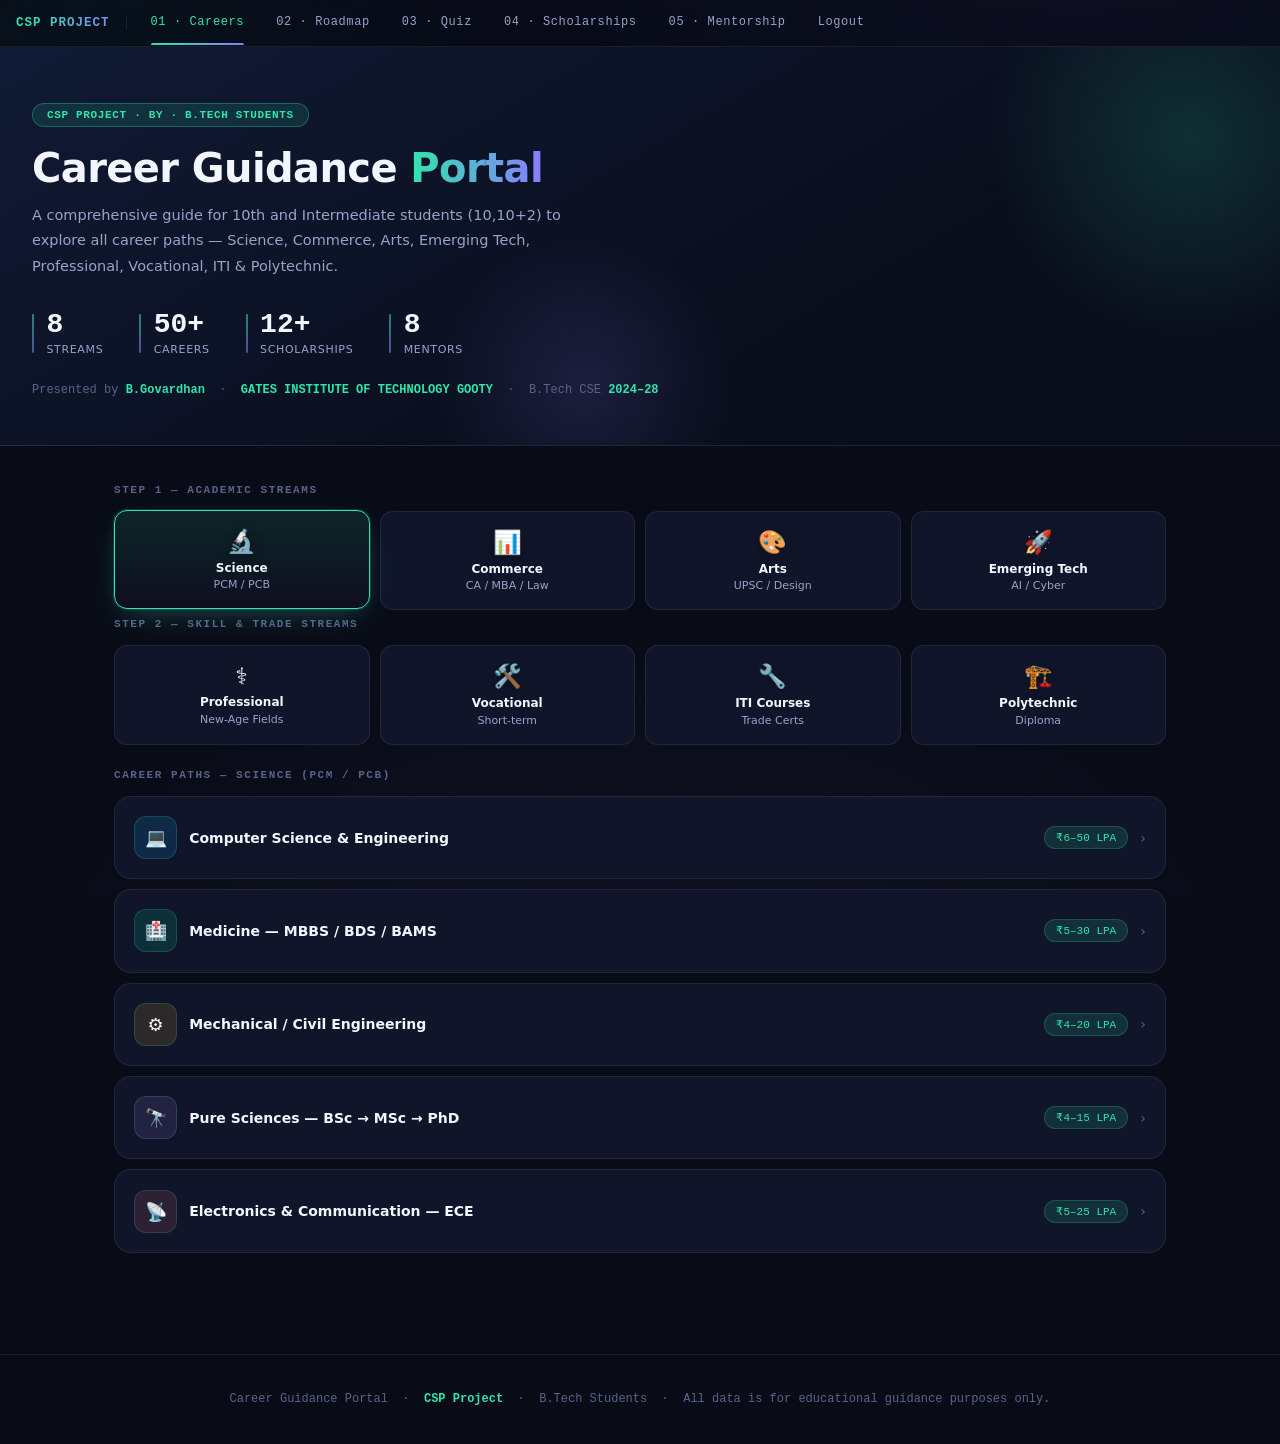
==== commit 40e0e488: "Update index.html" ====
--- a/index.html
+++ b/index.html
@@ -4,7 +4,595 @@
 <meta charset="UTF-8">
 <meta name="viewport" content="width=device-width, initial-scale=1.0">
 <title>Career Guidance Portal — CSP Project By B.Tech Students</title>
-<link rel="stylesheet" href="Styles.css">
+<style>
+/* ============================================================
+   EDITABLE SETTINGS — change these to customise the portal
+   ============================================================ */
+:root {
+  --accent:        #2dce88;   /* Main green accent — change to any colour */
+  --accent2:       #0ea5e9;   /* Blue accent */
+  --bg-page:       #080e23;   /* Page background */
+  --bg-card:       #0a162f;   /* Card background */
+  --bg-card2:      #051233;   /* Secondary card */
+  --bg-nav:        #0f1325;   /* Nav bar */
+  --text-primary:  #f0f4ff;   /* Main text */
+  --text-sec:      #8b9ab8;   /* Muted text */
+  --text-hint:     #4a5878;   /* Hint text */
+  --border:        rgba(255,255,255,0.07); /* Card borders */
+  --border-hover:  rgba(0,200,150,0.3);   /* Hover border */
+  --font:          'Segoe UI', system-ui, sans-serif;
+  --font-mono:     'Consolas', 'Courier New', monospace;
+
+  /* EDITABLE: Project info shown in hero */
+  --project-name:  "Career Guidance Portal";
+  --college-name:  "GATES INSTITUTE OF TECHNOLOGY GOOTY";
+  --batch:         "B.Tech CSE 2024–28";
+}
+/* ============================================================ */
+
+*{box-sizing:border-box;margin:0;padding:0}
+html{scroll-behavior:smooth}
+body{font-family:var(--font);background:var(--bg-page);color:var(--text-primary);min-height:100vh}
+
+/* SCROLLBAR */
+::-webkit-scrollbar{width:6px;height:6px}
+::-webkit-scrollbar-track{background:var(--bg-page)}
+::-webkit-scrollbar-thumb{background:var(--accent);border-radius:3px}
+
+/* NAV */
+.topbar{background:var(--bg-nav);border-bottom:1px solid var(--border);position:sticky;top:0;z-index:100;display:flex;align-items:center;gap:0;padding:0 1rem;overflow-x:auto;scrollbar-width:none}
+.topbar::-webkit-scrollbar{display:none}
+.logo{font-size:13px;font-family:var(--font-mono);color:var(--accent);padding:0 1rem 0 0;border-right:1px solid var(--border);margin-right:.5rem;white-space:nowrap;flex-shrink:0}
+.navbtn{padding:14px 16px;font-size:12px;font-family:var(--font-mono);color:var(--text-sec);background:none;border:none;cursor:pointer;white-space:nowrap;border-bottom:2px solid transparent;transition:all .15s;letter-spacing:.04em}
+.navbtn:hover{color:var(--text-primary)}
+.navbtn.act{color:var(--accent);border-bottom-color:var(--accent)}
+
+/* HERO */
+.hero{background:linear-gradient(135deg,#0d1a30 0%,#0b0f1a 60%);padding:3rem 2rem 2.5rem;position:relative;overflow:hidden;border-bottom:1px solid var(--border)}
+.hero::before{content:'';position:absolute;right:-80px;top:-80px;width:320px;height:320px;border-radius:50%;background:radial-gradient(circle,rgba(0,200,150,.08),transparent 70%)}
+.hero::after{content:'';position:absolute;left:40%;bottom:-40px;width:200px;height:200px;border-radius:50%;background:radial-gradient(circle,rgba(14,165,233,.05),transparent 70%)}
+.hbadge{display:inline-block;background:rgba(0,200,150,.12);border:1px solid rgba(0,200,150,.25);color:var(--accent);font-size:11px;font-family:var(--font-mono);padding:4px 14px;border-radius:20px;margin-bottom:1rem;letter-spacing:.05em}
+.htitle{font-size:clamp(22px,4vw,36px);font-weight:700;color:var(--text-primary);line-height:1.2;margin-bottom:.6rem;position:relative;z-index:1}
+.htitle span{color:var(--accent)}
+.hsub{font-size:14px;color:var(--text-sec);line-height:1.7;max-width:560px;position:relative;z-index:1}
+.hstats{display:flex;gap:2rem;margin-top:1.75rem;flex-wrap:wrap;position:relative;z-index:1}
+.hstat .n{font-size:26px;font-weight:700;color:var(--text-primary);font-family:var(--font-mono);line-height:1}
+.hstat .l{font-size:11px;color:var(--text-sec);margin-top:3px;letter-spacing:.04em}
+.hteam{margin-top:1.5rem;font-size:12px;color:var(--text-hint);font-family:var(--font-mono)}
+.hteam span{color:var(--accent)}
+
+/* MAIN */
+.main{max-width:1100px;margin:0 auto;padding:2rem 1.5rem}
+
+/* SECTION */
+.section{display:none}.section.show{display:block}
+.seclabel{font-size:11px;font-family:var(--font-mono);color:var(--text-hint);letter-spacing:.12em;text-transform:uppercase;margin-bottom:.875rem}
+
+/* STREAM TABS */
+.streamrow{display:grid;grid-template-columns:repeat(4,1fr);gap:8px;margin-bottom:.5rem}
+.stab{background:var(--bg-card);border:1px solid var(--border);border-radius:12px;padding:.875rem .5rem;cursor:pointer;text-align:center;transition:all .15s}
+.stab:hover{border-color:var(--border-hover)}
+.stab.act{border-color:var(--accent);background:rgba(0,200,150,.06)}
+.stab .si{font-size:22px;margin-bottom:5px}
+.stab .sn{font-size:12px;font-weight:500;color:var(--text-primary);line-height:1.3}
+.stab .sd{font-size:11px;color:var(--text-sec);margin-top:2px}
+
+/* CAREER CARDS */
+.ccard{background:var(--bg-card);border:1px solid var(--border);border-radius:14px;padding:1.1rem;margin-bottom:10px;cursor:pointer;transition:border-color .15s}
+.ccard:hover{border-color:var(--border-hover)}
+.ccard.open{border-color:var(--accent)}
+.crow{display:flex;align-items:center;gap:11px}
+.cicn{width:40px;height:40px;border-radius:10px;display:flex;align-items:center;justify-content:center;font-size:18px;flex-shrink:0}
+.ctitle{font-size:14px;font-weight:500;color:var(--text-primary);flex:1}
+.cbadge{font-size:11px;padding:3px 10px;border-radius:20px;font-family:var(--font-mono);background:rgba(0,200,150,.12);color:var(--accent);white-space:nowrap}
+.carr{color:var(--text-hint);font-size:14px;transition:transform .2s}
+.ccard.open .carr{transform:rotate(90deg)}
+.cdetail{display:none;margin-top:.875rem;padding-top:.875rem;border-top:1px solid var(--border)}
+.ccard.open .cdetail{display:block}
+.csub{font-size:13px;color:var(--text-sec);line-height:1.7;margin-bottom:.875rem}
+.dtags{display:flex;flex-wrap:wrap;gap:6px;margin-bottom:.875rem}
+.dtag{font-size:11px;padding:3px 10px;border-radius:20px;font-family:var(--font-mono);border:1px solid}
+.tblue{background:rgba(14,165,233,.1);border-color:rgba(14,165,233,.3);color:#38bdf8}
+.tgreen{background:rgba(0,200,150,.1);border-color:rgba(0,200,150,.3);color:#00c896}
+.tamber{background:rgba(251,191,36,.1);border-color:rgba(251,191,36,.3);color:#fbbf24}
+.tpurple{background:rgba(167,139,250,.1);border-color:rgba(167,139,250,.3);color:#a78bfa}
+.tcoral{background:rgba(251,113,133,.1);border-color:rgba(251,113,133,.3);color:#fb7185}
+.tgray{background:rgba(148,163,184,.1);border-color:rgba(148,163,184,.3);color:#94a3b8}
+
+.dg2{display:grid;grid-template-columns:1fr 1fr;gap:8px;margin-bottom:.875rem}
+.dbox{background:var(--bg-card2);border-radius:10px;padding:.75rem;border:1px solid var(--border)}
+.dh{font-size:11px;font-family:var(--font-mono);margin-bottom:.5rem;font-weight:500}
+.dh.g{color:var(--accent)}.dh.r{color:#fbbf24}
+.drow{font-size:12px;color:var(--text-sec);display:flex;gap:6px;margin-bottom:4px;line-height:1.5}
+.drow.g::before{content:'▸';color:var(--accent);flex-shrink:0}
+.drow.r::before{content:'▸';color:#fbbf24;flex-shrink:0}
+
+.scopebar{margin-bottom:.5rem}
+.sbrow{display:flex;justify-content:space-between;margin-bottom:4px}
+.sbrow span{font-size:11px;color:var(--text-sec)}
+.sbrow strong{font-size:11px;color:var(--text-primary)}
+.bar{height:5px;background:rgba(255,255,255,.06);border-radius:4px;overflow:hidden}
+.bf{height:100%;border-radius:4px;background:var(--accent);transition:width 1s ease}
+
+/* ROADMAP */
+.rmsteps{position:relative;padding-left:24px}
+.rmstep{position:relative;margin-bottom:1.1rem}
+.rmstep::before{content:'';position:absolute;left:-18px;top:5px;width:10px;height:10px;border-radius:50%;background:var(--accent);border:2px solid var(--bg-page);box-shadow:0 0 0 2px var(--accent)}
+.rmstep::after{content:'';position:absolute;left:-14px;top:15px;width:2px;height:calc(100% + 4px);background:rgba(0,200,150,.2)}
+.rmstep:last-child::after{display:none}
+.ryear{font-size:11px;font-family:var(--font-mono);color:var(--accent);margin-bottom:2px}
+.rtitle{font-size:14px;font-weight:500;color:var(--text-primary);margin-bottom:3px}
+.rdesc{font-size:13px;color:var(--text-sec);line-height:1.6}
+
+/* QUIZ */
+.qwrap{background:var(--bg-card);border:1px solid var(--border);border-radius:16px;padding:1.75rem}
+.qpbar{height:4px;background:rgba(255,255,255,.06);border-radius:4px;margin-bottom:1.25rem;overflow:hidden}
+.qpfill{height:100%;background:var(--accent);border-radius:4px;transition:width .4s}
+.qnum{font-size:11px;font-family:var(--font-mono);color:var(--text-hint);margin-bottom:.5rem}
+.qtext{font-size:16px;font-weight:500;color:var(--text-primary);margin-bottom:1.25rem;line-height:1.55}
+.qopts{display:flex;flex-direction:column;gap:8px}
+.qopt{background:var(--bg-card2);border:1px solid var(--border);border-radius:10px;padding:.875rem 1.1rem;cursor:pointer;font-size:13px;color:var(--text-sec);transition:all .15s;text-align:left;font-family:var(--font)}
+.qopt:hover{border-color:var(--border-hover);color:var(--text-primary)}
+.qopt.sel{border-color:var(--accent);background:rgba(0,200,150,.08);color:var(--text-primary)}
+.qnext{margin-top:1.1rem;background:var(--accent);color:#06151a;border:none;border-radius:10px;padding:.7rem 1.75rem;font-size:13px;font-weight:700;cursor:pointer;font-family:var(--font);transition:opacity .2s}
+.qnext:disabled{opacity:.3;cursor:not-allowed}
+.qresult{text-align:center;padding:1rem 0}
+.qresult .big{font-size:48px;margin-bottom:.75rem}
+.qresult .rtitle{font-size:20px;font-weight:700;color:var(--accent);margin-bottom:.75rem}
+.qresult .rsub{font-size:14px;color:var(--text-sec);line-height:1.7;margin-bottom:1.25rem;max-width:500px;margin-left:auto;margin-right:auto}
+.qresult .retake{background:transparent;border:1px solid rgba(0,200,150,.35);color:var(--accent);border-radius:10px;padding:.55rem 1.25rem;font-size:13px;cursor:pointer;font-family:var(--font)}
+
+/* SCHOLARSHIPS */
+.schcard{background:var(--bg-card);border:1px solid var(--border);border-radius:14px;padding:1.1rem;margin-bottom:10px}
+.schhead{display:flex;justify-content:space-between;align-items:flex-start;gap:10px;margin-bottom:.5rem}
+.schtitle{font-size:14px;font-weight:500;color:var(--text-primary)}
+.schamt{font-size:11px;font-family:var(--font-mono);color:var(--accent);background:rgba(0,200,150,.1);border:1px solid rgba(0,200,150,.2);padding:3px 10px;border-radius:20px;white-space:nowrap}
+.schdesc{font-size:13px;color:var(--text-sec);line-height:1.6;margin-bottom:.5rem}
+.scheli{font-size:12px;color:var(--text-hint)}
+.scheli strong{color:var(--text-sec)}
+
+/* MENTORSHIP */
+.mentcard{background:var(--bg-card);border:1px solid var(--border);border-radius:14px;padding:1.1rem;margin-bottom:10px;display:flex;gap:14px}
+.mavatar{width:46px;height:46px;border-radius:50%;display:flex;align-items:center;justify-content:center;font-size:15px;font-weight:700;flex-shrink:0;letter-spacing:.03em}
+.mname{font-size:14px;font-weight:500;color:var(--text-primary);margin-bottom:2px}
+.mrole{font-size:12px;color:var(--text-sec);margin-bottom:.6rem}
+.mqoute{font-size:13px;color:var(--text-sec);line-height:1.6;font-style:italic;border-left:2px solid var(--accent);padding-left:.875rem;margin-bottom:.5rem}
+.mtopic{font-size:11px;font-family:var(--font-mono);color:var(--accent)}
+
+/* GRID LAYOUTS */
+.grid4{display:grid;grid-template-columns:repeat(auto-fit,minmax(180px,1fr));gap:10px;margin-bottom:1.5rem}
+.mcard{background:var(--bg-card);border:1px solid var(--border);border-radius:12px;padding:1.1rem}
+.mcard .ml{font-size:11px;color:var(--text-hint);margin-bottom:4px;font-family:var(--font-mono)}
+.mcard .mv{font-size:22px;font-weight:700;color:var(--text-primary);line-height:1}
+.mcard .ms{font-size:12px;color:var(--text-sec);margin-top:3px}
+
+/* TIPS */
+.tip{background:var(--bg-card);border:1px solid var(--border);border-left:3px solid var(--accent);border-radius:0 10px 10px 0;padding:.875rem 1.1rem;margin-bottom:8px;font-size:13px;color:var(--text-sec);line-height:1.65}
+.tip strong{color:var(--text-primary);font-weight:500}
+
+/* FOOTER */
+.footer{text-align:center;padding:2rem;font-size:12px;color:var(--text-hint);border-top:1px solid var(--border);margin-top:3rem;font-family:var(--font-mono)}
+.footer span{color:var(--accent)}
+
+/* RESPONSIVE */
+@media(max-width:640px){
+  .streamrow{grid-template-columns:repeat(2,1fr)}
+  .dg2{grid-template-columns:1fr}
+  .hstats{gap:1.25rem}
+  .main{padding:1.5rem 1rem}
+}
+
+@import url('https://fonts.googleapis.com/css2?family=Inter:wght@400;500;600;700;800&family=JetBrains+Mono:wght@400;500;600;700&display=swap');
+
+/* ============================================================
+   EDITABLE SETTINGS — change these to customise the portal
+   ============================================================ */
+:root {
+  --accent:        #2fe6ac;   /* Main accent — emerald. Change to any colour */
+  --accent-2:      #8b7bff;   /* Secondary accent — electric violet, used for gradients/glow */
+  --accent-rgb:    47,230,172;
+  --accent-2-rgb:  139,123,255;
+
+  --bg-page:       #090c17;   /* Page background */
+  --bg-card:       #10152a;   /* Card background */
+  --bg-card2:      #0b0f1e;   /* Secondary card / inset panel */
+  --bg-nav:        rgba(9,12,23,.72);  /* Nav bar (glass) */
+  --bg-elevated:   #151b36;   /* Hover / raised surfaces */
+
+  --text-primary:  #f4f6ff;   /* Main text */
+  --text-sec:      #99a2c9;   /* Muted text */
+  --text-hint:     #59628a;   /* Hint text */
+
+  --border:        rgba(255,255,255,.075);  /* Card borders */
+  --border-hover:  rgba(47,230,172,.4);     /* Hover border */
+
+  --font:          'Inter', 'Segoe UI', system-ui, sans-serif;
+  --font-mono:     'JetBrains Mono', 'Consolas', 'Courier New', monospace;
+
+  --r-sm:  9px;
+  --r-md:  13px;
+  --r-lg:  17px;
+  --r-xl:  24px;
+
+  --ease:      cubic-bezier(.4,0,.2,1);
+  --ease-out:  cubic-bezier(.16,1,.3,1);
+
+  --shadow-sm:   0 1px 2px rgba(0,0,0,.45);
+  --shadow-md:   0 10px 28px -10px rgba(0,0,0,.6);
+  --shadow-glow: 0 0 0 1px rgba(var(--accent-rgb),.16),
+                 0 10px 32px -10px rgba(var(--accent-rgb),.30),
+                 0 4px 22px -10px rgba(var(--accent-2-rgb),.22);
+}
+/* ============================================================ */
+
+*{box-sizing:border-box;margin:0;padding:0}
+html{scroll-behavior:smooth}
+body{
+  font-family:var(--font);
+  background:
+    radial-gradient(900px 480px at 84% -8%, rgba(var(--accent-2-rgb),.13), transparent 60%),
+    radial-gradient(760px 440px at 6% 2%, rgba(var(--accent-rgb),.09), transparent 55%),
+    radial-gradient(1000px 600px at 50% 110%, rgba(var(--accent-2-rgb),.06), transparent 60%),
+    var(--bg-page);
+  background-attachment:fixed;
+  color:var(--text-primary);
+  min-height:100vh;
+  -webkit-font-smoothing:antialiased;
+  text-rendering:optimizeLegibility;
+}
+
+::selection{background:rgba(var(--accent-rgb),.35);color:#fff}
+
+a{color:inherit}
+button{font-family:inherit}
+:focus-visible{outline:2px solid var(--accent);outline-offset:2px;border-radius:4px}
+
+/* SCROLLBAR */
+::-webkit-scrollbar{width:7px;height:7px}
+::-webkit-scrollbar-track{background:transparent}
+::-webkit-scrollbar-thumb{background:linear-gradient(var(--accent),var(--accent-2));border-radius:4px}
+
+/* NAV */
+.topbar{
+  background:var(--bg-nav);
+  backdrop-filter:blur(16px) saturate(1.5);
+  -webkit-backdrop-filter:blur(16px) saturate(1.5);
+  border-bottom:1px solid var(--border);
+  position:sticky;top:0;z-index:100;
+  display:flex;align-items:center;gap:0;
+  padding:0 1rem;overflow-x:auto;scrollbar-width:none;
+}
+.topbar::-webkit-scrollbar{display:none}
+.logo{
+  font-size:12.5px;font-family:var(--font-mono);font-weight:700;
+  background:linear-gradient(90deg,var(--accent),var(--accent-2));
+  -webkit-background-clip:text;background-clip:text;color:transparent;
+  letter-spacing:.08em;
+  padding:0 1rem 0 0;border-right:1px solid var(--border);margin-right:.5rem;
+  white-space:nowrap;flex-shrink:0;
+}
+.navbtn{
+  position:relative;
+  padding:15px 16px;font-size:12px;font-family:var(--font-mono);font-weight:500;
+  color:var(--text-sec);background:none;border:none;cursor:pointer;
+  white-space:nowrap;border-bottom:2px solid transparent;
+  transition:color .18s var(--ease), border-color .18s var(--ease);
+  letter-spacing:.05em;
+}
+.navbtn:hover{color:var(--text-primary)}
+.navbtn.act{color:var(--accent);border-bottom-color:transparent}
+.navbtn.act::after{
+  content:'';position:absolute;left:16px;right:16px;bottom:-1px;height:2px;
+  background:linear-gradient(90deg,var(--accent),var(--accent-2));
+  border-radius:2px 2px 0 0;
+}
+
+/* HERO */
+.hero{
+  background:linear-gradient(150deg,#101a34 0%,#0a0e1c 65%);
+  padding:3.5rem 2rem 3rem;
+  position:relative;overflow:hidden;
+  border-bottom:1px solid var(--border);
+}
+.hero::before{
+  content:'';position:absolute;right:-120px;top:-120px;width:420px;height:420px;border-radius:50%;
+  background:radial-gradient(circle,rgba(var(--accent-rgb),.16),transparent 70%);
+  filter:blur(6px);
+}
+.hero::after{
+  content:'';position:absolute;left:34%;bottom:-90px;width:300px;height:300px;border-radius:50%;
+  background:radial-gradient(circle,rgba(var(--accent-2-rgb),.14),transparent 70%);
+}
+.hbadge{
+  display:inline-flex;align-items:center;gap:6px;
+  background:rgba(var(--accent-rgb),.12);border:1px solid rgba(var(--accent-rgb),.3);
+  color:var(--accent);font-size:11px;font-weight:600;font-family:var(--font-mono);
+  padding:5px 14px;border-radius:20px;margin-bottom:1.15rem;letter-spacing:.06em;
+  position:relative;z-index:1;
+}
+.htitle{
+  font-size:clamp(25px,4.2vw,40px);font-weight:800;color:var(--text-primary);
+  line-height:1.16;margin-bottom:.7rem;position:relative;z-index:1;letter-spacing:-.015em;
+}
+.htitle span{
+  background:linear-gradient(90deg,var(--accent),var(--accent-2));
+  -webkit-background-clip:text;background-clip:text;color:transparent;
+}
+.hsub{font-size:14.5px;color:var(--text-sec);line-height:1.75;max-width:560px;position:relative;z-index:1}
+.hstats{display:flex;gap:2.25rem;margin-top:2rem;flex-wrap:wrap;position:relative;z-index:1}
+.hstat{position:relative;padding-left:.9rem}
+.hstat::before{content:'';position:absolute;left:0;top:3px;bottom:3px;width:2px;border-radius:2px;background:linear-gradient(var(--accent),var(--accent-2));opacity:.55}
+.hstat .n{font-size:28px;font-weight:800;color:var(--text-primary);font-family:var(--font-mono);line-height:1}
+.hstat .l{font-size:11px;color:var(--text-sec);margin-top:4px;letter-spacing:.06em;text-transform:uppercase}
+.hteam{margin-top:1.7rem;font-size:12px;color:var(--text-hint);font-family:var(--font-mono);position:relative;z-index:1}
+.hteam span{color:var(--accent);font-weight:600}
+
+/* MAIN */
+.main{max-width:1100px;margin:0 auto;padding:2.35rem 1.5rem}
+
+/* SECTION */
+.section{display:none}.section.show{display:block;animation:secfade .35s var(--ease-out)}
+@keyframes secfade{from{opacity:0;transform:translateY(7px)}to{opacity:1;transform:none}}
+.seclabel{
+  font-size:11px;font-family:var(--font-mono);font-weight:600;color:var(--text-hint);
+  letter-spacing:.14em;text-transform:uppercase;margin-bottom:.95rem;
+}
+
+/* STREAM TABS */
+.streamrow{display:grid;grid-template-columns:repeat(4,1fr);gap:10px;margin-bottom:.5rem}
+.stab{
+  background:var(--bg-card);border:1px solid var(--border);border-radius:var(--r-md);
+  padding:1.05rem .6rem;cursor:pointer;text-align:center;
+  transition:border-color .18s var(--ease), background .18s var(--ease), transform .18s var(--ease), box-shadow .18s var(--ease);
+}
+.stab:hover{border-color:var(--border-hover);transform:translateY(-3px)}
+.stab.act{
+  border-color:var(--accent);
+  background:linear-gradient(180deg,rgba(var(--accent-rgb),.11),rgba(var(--accent-2-rgb),.04));
+  box-shadow:var(--shadow-glow);
+  transform:translateY(-1px);
+}
+.stab .si{font-size:23px;margin-bottom:6px;filter:drop-shadow(0 2px 6px rgba(0,0,0,.35))}
+.stab .sn{font-size:12px;font-weight:600;color:var(--text-primary);line-height:1.3}
+.stab .sd{font-size:11px;color:var(--text-sec);margin-top:2px}
+
+/* CAREER CARDS */
+.ccard{
+  background:var(--bg-card);border:1px solid var(--border);border-radius:var(--r-lg);
+  padding:1.2rem;margin-bottom:10px;cursor:pointer;
+  transition:border-color .18s var(--ease), box-shadow .18s var(--ease), transform .18s var(--ease);
+}
+.ccard:hover{border-color:var(--border-hover);transform:translateY(-1px)}
+.ccard.open{border-color:var(--accent);box-shadow:var(--shadow-glow)}
+.crow{display:flex;align-items:center;gap:12px}
+.cicn{
+  width:43px;height:43px;border-radius:12px;display:flex;align-items:center;justify-content:center;
+  font-size:18px;flex-shrink:0;
+  background:linear-gradient(135deg,rgba(var(--accent-rgb),.16),rgba(var(--accent-2-rgb),.12));
+  border:1px solid rgba(var(--accent-rgb),.18);
+}
+.ctitle{font-size:14px;font-weight:600;color:var(--text-primary);flex:1}
+.cbadge{
+  font-size:11px;padding:4px 11px;border-radius:20px;font-family:var(--font-mono);font-weight:500;
+  background:rgba(var(--accent-rgb),.13);color:var(--accent);white-space:nowrap;
+  border:1px solid rgba(var(--accent-rgb),.2);
+}
+.carr{color:var(--text-hint);font-size:14px;transition:transform .22s var(--ease-out)}
+.ccard.open .carr{transform:rotate(90deg);color:var(--accent)}
+.cdetail{display:none;margin-top:.95rem;padding-top:.95rem;border-top:1px solid var(--border)}
+.ccard.open .cdetail{display:block;animation:secfade .25s var(--ease-out)}
+.csub{font-size:13px;color:var(--text-sec);line-height:1.75;margin-bottom:.9rem}
+
+.dtags{display:flex;flex-wrap:wrap;gap:6px;margin-bottom:.9rem}
+.dtag{font-size:11px;font-weight:500;padding:4px 11px;border-radius:20px;font-family:var(--font-mono);border:1px solid}
+.tblue{background:rgba(56,189,248,.10);border-color:rgba(56,189,248,.3);color:#5fc9fb}
+.tgreen{background:rgba(47,230,172,.10);border-color:rgba(47,230,172,.3);color:var(--accent)}
+.tamber{background:rgba(251,191,36,.10);border-color:rgba(251,191,36,.3);color:#fbbf24}
+.tpurple{background:rgba(139,123,255,.12);border-color:rgba(139,123,255,.34);color:#ab9fff}
+.tcoral{background:rgba(251,113,133,.10);border-color:rgba(251,113,133,.3);color:#fb7185}
+.tgray{background:rgba(148,163,184,.10);border-color:rgba(148,163,184,.3);color:#94a3b8}
+
+.dg2{display:grid;grid-template-columns:1fr 1fr;gap:8px;margin-bottom:.9rem}
+.dbox{background:var(--bg-card2);border-radius:var(--r-sm);padding:.85rem;border:1px solid var(--border)}
+.dh{font-size:11px;font-family:var(--font-mono);margin-bottom:.55rem;font-weight:600;letter-spacing:.02em}
+.dh.g{color:var(--accent)}.dh.r{color:#fbbf24}
+.drow{font-size:12px;color:var(--text-sec);display:flex;gap:6px;margin-bottom:5px;line-height:1.55}
+.drow.g::before{content:'▸';color:var(--accent);flex-shrink:0}
+.drow.r::before{content:'▸';color:#fbbf24;flex-shrink:0}
+
+.scopebar{margin-bottom:.5rem}
+.sbrow{display:flex;justify-content:space-between;margin-bottom:5px}
+.sbrow span{font-size:11px;color:var(--text-sec)}
+.sbrow strong{font-size:11px;color:var(--text-primary);font-weight:600}
+.bar{height:6px;background:rgba(255,255,255,.06);border-radius:4px;overflow:hidden}
+.bf{height:100%;border-radius:4px;background:linear-gradient(90deg,var(--accent),var(--accent-2));transition:width 1s var(--ease-out)}
+
+/* ROADMAP */
+.rmsteps{position:relative;padding-left:26px}
+.rmstep{position:relative;margin-bottom:1.2rem}
+.rmstep::before{
+  content:'';position:absolute;left:-20px;top:5px;width:11px;height:11px;border-radius:50%;
+  background:linear-gradient(135deg,var(--accent),var(--accent-2));
+  border:2px solid var(--bg-page);box-shadow:0 0 0 3px rgba(var(--accent-rgb),.22);
+}
+.rmstep::after{
+  content:'';position:absolute;left:-15px;top:16px;width:2px;height:calc(100% + 4px);
+  background:linear-gradient(rgba(var(--accent-rgb),.35),rgba(var(--accent-2-rgb),.05));
+}
+.rmstep:last-child::after{display:none}
+.ryear{font-size:11px;font-family:var(--font-mono);font-weight:600;color:var(--accent);margin-bottom:2px}
+.rtitle{font-size:14.5px;font-weight:600;color:var(--text-primary);margin-bottom:3px}
+.rdesc{font-size:13px;color:var(--text-sec);line-height:1.65}
+
+/* QUIZ */
+.qwrap{
+  background:var(--bg-card);border:1px solid var(--border);border-radius:var(--r-xl);
+  padding:1.9rem;box-shadow:var(--shadow-md);
+}
+.qpbar{height:5px;background:rgba(255,255,255,.06);border-radius:4px;margin-bottom:1.35rem;overflow:hidden}
+.qpfill{height:100%;background:linear-gradient(90deg,var(--accent),var(--accent-2));border-radius:4px;transition:width .4s var(--ease-out)}
+.qnum{font-size:11px;font-family:var(--font-mono);color:var(--text-hint);margin-bottom:.5rem;letter-spacing:.05em}
+.qtext{font-size:16.5px;font-weight:600;color:var(--text-primary);margin-bottom:1.35rem;line-height:1.55}
+.qopts{display:flex;flex-direction:column;gap:8px}
+.qopt{
+  background:var(--bg-card2);border:1px solid var(--border);border-radius:var(--r-md);
+  padding:.9rem 1.15rem;cursor:pointer;font-size:13px;color:var(--text-sec);
+  transition:border-color .15s var(--ease), background .15s var(--ease), color .15s var(--ease), transform .15s var(--ease);
+  text-align:left;font-family:var(--font);
+}
+.qopt:hover{border-color:var(--border-hover);color:var(--text-primary);transform:translateX(2px)}
+.qopt.sel{border-color:var(--accent);background:linear-gradient(90deg,rgba(var(--accent-rgb),.12),rgba(var(--accent-2-rgb),.06));color:var(--text-primary)}
+.qnext{
+  margin-top:1.2rem;background:linear-gradient(90deg,var(--accent),var(--accent-2));
+  color:#06151a;border:none;border-radius:var(--r-md);padding:.78rem 1.9rem;
+  font-size:13px;font-weight:700;cursor:pointer;font-family:var(--font);
+  transition:opacity .2s var(--ease), transform .15s var(--ease), box-shadow .2s var(--ease);
+}
+.qnext:hover:not(:disabled){transform:translateY(-1px);box-shadow:0 8px 22px -8px rgba(var(--accent-rgb),.5)}
+.qnext:disabled{opacity:.3;cursor:not-allowed}
+.qresult{text-align:center;padding:1rem 0}
+.qresult .big{font-size:52px;margin-bottom:.85rem;filter:drop-shadow(0 4px 18px rgba(var(--accent-rgb),.4))}
+.qresult .rtitle{font-size:22px;font-weight:800;
+  background:linear-gradient(90deg,var(--accent),var(--accent-2));
+  -webkit-background-clip:text;background-clip:text;color:transparent;
+  margin-bottom:.85rem}
+.qresult .rsub{font-size:14px;color:var(--text-sec);line-height:1.75;margin-bottom:1.35rem;max-width:500px;margin-left:auto;margin-right:auto}
+.qresult .retake{
+  background:transparent;border:1px solid rgba(var(--accent-rgb),.4);color:var(--accent);
+  border-radius:var(--r-md);padding:.62rem 1.35rem;font-size:13px;font-weight:600;cursor:pointer;
+  font-family:var(--font);transition:background .15s var(--ease), transform .15s var(--ease);
+}
+.qresult .retake:hover{background:rgba(var(--accent-rgb),.1);transform:translateY(-1px)}
+
+/* SCHOLARSHIPS */
+#schList{display:grid;grid-template-columns:repeat(auto-fit,minmax(280px,1fr));gap:12px}
+.schcard{background:var(--bg-card);border:1px solid var(--border);border-radius:var(--r-lg);padding:1.2rem;margin-bottom:0;transition:border-color .18s var(--ease), transform .18s var(--ease)}
+.schcard:hover{border-color:var(--border-hover);transform:translateY(-2px)}
+.schhead{display:flex;justify-content:space-between;align-items:flex-start;gap:10px;margin-bottom:.6rem}
+.schtitle{font-size:14px;font-weight:600;color:var(--text-primary)}
+.schamt{
+  font-size:11px;font-family:var(--font-mono);font-weight:500;color:var(--accent);
+  background:rgba(var(--accent-rgb),.11);border:1px solid rgba(var(--accent-rgb),.24);
+  padding:4px 11px;border-radius:20px;white-space:nowrap;
+}
+.schdesc{font-size:13px;color:var(--text-sec);line-height:1.65;margin-bottom:.6rem}
+.scheli{font-size:12px;color:var(--text-hint)}
+.scheli strong{color:var(--text-sec);font-weight:600}
+
+/* MENTORSHIP */
+#mentList{display:grid;grid-template-columns:repeat(auto-fit,minmax(300px,1fr));gap:12px}
+.mentcard{
+  background:var(--bg-card);border:1px solid var(--border);border-radius:var(--r-lg);
+  padding:1.2rem;margin-bottom:0;display:flex;gap:14px;transition:border-color .18s var(--ease), transform .18s var(--ease);
+}
+.mentcard:hover{border-color:var(--border-hover);transform:translateY(-2px)}
+.mavatar{
+  width:48px;height:48px;border-radius:50%;display:flex;align-items:center;justify-content:center;
+  font-size:15px;font-weight:700;flex-shrink:0;letter-spacing:.03em;box-shadow:var(--shadow-sm);
+  background:linear-gradient(135deg,var(--accent),var(--accent-2));color:#06151a;
+}
+.mname{font-size:14px;font-weight:600;color:var(--text-primary);margin-bottom:2px}
+.mrole{font-size:12px;color:var(--text-sec);margin-bottom:.7rem}
+.mqoute{font-size:13px;color:var(--text-sec);line-height:1.65;font-style:italic;border-left:2px solid var(--accent);padding-left:.9rem;margin-bottom:.6rem}
+.mtopic{font-size:11px;font-family:var(--font-mono);font-weight:500;color:var(--accent)}
+
+/* GRID LAYOUTS */
+.grid4{display:grid;grid-template-columns:repeat(auto-fit,minmax(180px,1fr));gap:11px;margin-bottom:1.7rem}
+.mcard{background:var(--bg-card);border:1px solid var(--border);border-radius:var(--r-md);padding:1.2rem;transition:border-color .18s var(--ease), transform .18s var(--ease)}
+.mcard:hover{border-color:var(--border-hover);transform:translateY(-2px)}
+.mcard .ml{font-size:11px;color:var(--text-hint);margin-bottom:4px;font-family:var(--font-mono);letter-spacing:.04em}
+.mcard .mv{font-size:24px;font-weight:800;color:var(--text-primary);line-height:1;font-family:var(--font-mono)}
+.mcard .ms{font-size:12px;color:var(--text-sec);margin-top:4px}
+
+/* TIPS */
+.tip{
+  background:var(--bg-card);border:1px solid var(--border);border-left:3px solid var(--accent);
+  border-radius:0 var(--r-md) var(--r-md) 0;padding:.9rem 1.2rem;margin-bottom:8px;
+  font-size:13px;color:var(--text-sec);line-height:1.7;
+}
+.tip strong{color:var(--text-primary);font-weight:600}
+
+/* LOGOUT */
+body > button[onclick="logout()"]{
+  position:fixed;top:14px;right:18px;z-index:200;
+  display:inline-flex;align-items:center;gap:7px;
+  background:var(--bg-nav);
+  backdrop-filter:blur(16px) saturate(1.5);
+  -webkit-backdrop-filter:blur(16px) saturate(1.5);
+  border:1px solid var(--border);border-radius:999px;
+  padding:9px 16px 9px 14px;
+  font-family:var(--font-mono);font-size:11.5px;font-weight:600;letter-spacing:.05em;
+  color:var(--text-sec);cursor:pointer;
+  box-shadow:var(--shadow-sm);
+  transition:color .18s var(--ease), border-color .18s var(--ease), background .18s var(--ease), transform .15s var(--ease), box-shadow .18s var(--ease);
+}
+body > button[onclick="logout()"]::before{
+  content:'';width:7px;height:7px;border-radius:50%;
+  background:#fb7185;
+  box-shadow:0 0 0 3px rgba(251,113,133,.18);
+  flex-shrink:0;
+}
+body > button[onclick="logout()"]:hover{
+  color:#fff;border-color:rgba(251,113,133,.45);
+  background:rgba(251,113,133,.12);
+  transform:translateY(-1px);
+  box-shadow:0 8px 22px -10px rgba(251,113,133,.5);
+}
+body > button[onclick="logout()"]:active{transform:translateY(0)}
+
+@media(max-width:640px){
+  body > button[onclick="logout()"]{
+    top:auto;bottom:16px;right:16px;
+    padding:11px 14px;box-shadow:var(--shadow-md);
+  }
+}
+
+/* FOOTER */
+.footer{text-align:center;padding:2.35rem;font-size:12px;color:var(--text-hint);border-top:1px solid var(--border);margin-top:3.35rem;font-family:var(--font-mono)}
+.footer span{color:var(--accent);font-weight:600}
+
+/* RESPONSIVE */
+@media(max-width:860px){
+  #schList,#mentList{grid-template-columns:1fr}
+}
+@media(max-width:640px){
+  .streamrow{grid-template-columns:repeat(2,1fr)}
+  .dg2{grid-template-columns:1fr}
+  .hstats{gap:1.4rem}
+  .main{padding:1.7rem 1rem}
+  .hero{padding:2.75rem 1.25rem 2.25rem}
+}
+
+@media (prefers-reduced-motion: reduce){
+  *{animation-duration:.01ms !important;transition-duration:.01ms !important}
+  html{scroll-behavior:auto}
+}
+
+/* Logout Button */
+.logout-btn{
+    margin-left:auto;
+    padding:10px 18px;
+    background:#e63946;
+    color:#fff;
+    border:none;
+    border-radius:8px;
+    font-size:13px;
+    font-family:var(--font);
+    font-weight:600;
+    cursor:pointer;
+    transition:0.3s ease;
+}
+
+.logout-btn:hover{
+    background:#c1121f;
+    transform:translateY(-2px);
+    box-shadow:0 4px 10px rgba(230,57,70,0.4);
+}
+
+.logout-btn:active{
+    transform:scale(0.98);
+}
+</style>
 </head>
 <body>
 
@@ -18,6 +606,9 @@
   <button class="navbtn" onclick="showPage('quiz')">03 · Quiz</button>
   <button class="navbtn" onclick="showPage('scholarships')">04 · Scholarships</button>
   <button class="navbtn" onclick="showPage('mentorship')">05 · Mentorship</button>
+
+  <!-- Add this -->
+    <button class="navbtn" onclick="logout()">Logout</button>
 </div>
 
 <div class="hero">
@@ -136,12 +727,337 @@
   All data is for educational guidance purposes only.
 </div>
 
-<button onclick="logout()">
-Logout
-</button>
-
-
-<script src="Data.js"></script>
-<script src="App.js"></script>
+
+<script>
+
+  function logout() {
+    localStorage.removeItem("loggedInUser");
+    window.location.href = "login.html";
+}
+/* ================================================================
+   DATA — EDITABLE: Add, remove or modify any career/roadmap/etc.
+   ================================================================ */
+const CAREERS = {
+  science:{heading:'Career paths — Science (PCM / PCB)',careers:[
+    {icon:'💻',bg:'rgba(14,165,233,.15)',title:'Computer Science & Engineering',salary:'₹6–50 LPA',sub:'Highest demand, highest salaries. Software dev, AI/ML, cloud computing. Every industry needs software engineers.',tags:[{t:'JEE / BITSAT',c:'tblue'},{t:'4yr B.Tech',c:'tgreen'},{t:'GATE / GRE',c:'tamber'}],scope:96,gains:['Highest salary ceiling in India','Remote work & global jobs','Multiple specialisations — AI, web, cloud','Fast career progression'],struggles:['Constant upskilling required','High competition at top companies','Work-life balance issues at startups','Needs strong DSA fundamentals']},
+    {icon:'🏥',bg:'rgba(0,200,150,.15)',title:'Medicine — MBBS / BDS / BAMS',salary:'₹5–30 LPA',sub:'India\'s most respected profession. NEET-UG is the single gateway. Serve society directly every day.',tags:[{t:'NEET-UG',c:'tblue'},{t:'5.5yr MBBS',c:'tgreen'},{t:'PG Specialisation',c:'tamber'}],scope:88,gains:['Unmatched social respect','Govt hospital jobs available','Diverse specialisations','Always in demand — recession-proof'],struggles:['11+ yrs to become a specialist','Extremely high workload','Private seats cost ₹50L–1Cr','NEET is extremely competitive']},
+    {icon:'⚙️',bg:'rgba(251,191,36,.12)',title:'Mechanical / Civil Engineering',salary:'₹4–20 LPA',sub:'Core engineering. Strong in PSU recruitment, defence, infrastructure. Civil backbone of India\'s construction boom.',tags:[{t:'JEE Main',c:'tblue'},{t:'GATE / UPSC ESE',c:'tamber'},{t:'PSU Jobs',c:'tgreen'}],scope:72,gains:['Strong PSU opportunities (BHEL, ONGC)','Stable long-term govt jobs','Infra boom = massive demand','Combine with MBA for growth'],struggles:['Starting salary lower vs IT','Field jobs in heat & tough conditions','GATE competition is high','Industry adoption of tech is slow']},
+    {icon:'🔭',bg:'rgba(167,139,250,.12)',title:'Pure Sciences — BSc → MSc → PhD',salary:'₹4–15 LPA',sub:'Physics, Chemistry, Maths for those who love science. Leads to IISc, CSIR, ISRO, DRDO, international research.',tags:[{t:'IISc / IISER',c:'tpurple'},{t:'JEST / JAM',c:'tblue'},{t:'KVPY Fellowship',c:'tgreen'}],scope:60,gains:['Deep intellectual satisfaction','Research fellowships cover fees','Global research collaborations','ISRO / DRDO scientist roles'],struggles:['Long PhD journey (5–7 years)','Limited private sector variety','Low stipends during research','Constant publication pressure']},
+    {icon:'📡',bg:'rgba(251,113,133,.12)',title:'Electronics & Communication — ECE',salary:'₹5–25 LPA',sub:'VLSI, embedded, telecom, semiconductors. India\'s chip push is creating massive ECE demand globally.',tags:[{t:'JEE / BITSAT',c:'tblue'},{t:'B.Tech ECE',c:'tgreen'},{t:'ISRO / DRDO',c:'tcoral'}],scope:82,gains:['Semiconductor & VLSI boom','Defence, ISRO, DRDO roles','HW + SW knowledge blend','Strong MS-abroad prospects'],struggles:['Highly specialised field','Core jobs harder without GATE/MS','Needs more than just degree','Technology evolves very rapidly']}
+  ]},
+  commerce:{heading:'Career paths — Commerce',careers:[
+    {icon:'📋',bg:'rgba(251,191,36,.12)',title:'Chartered Accountancy — CA',salary:'₹7–40 LPA',sub:'India\'s most prestigious finance credential. Extremely rigorous but massively rewarding career.',tags:[{t:'CA Foundation',c:'tamber'},{t:'ICAI Exam',c:'tblue'},{t:'3–5 yr journey',c:'tgreen'}],scope:90,gains:['Very high earning potential','Own practice possible','Respected legal authority','Always in demand'],struggles:['Very high exam difficulty','Long articleship period','Multiple failure attempts common','Social life gets impacted']},
+    {icon:'📈',bg:'rgba(14,165,233,.15)',title:'MBA — Finance / Marketing',salary:'₹8–50 LPA',sub:'Top B-schools — IIM, XLRI, SPJIMR. CAT / XAT transforms career trajectory completely.',tags:[{t:'CAT / XAT',c:'tblue'},{t:'IIM / XLRI',c:'tamber'},{t:'BBA → MBA',c:'tgreen'}],scope:88,gains:['Network of lifetime value','High corporate growth trajectory','Diverse career options','Leadership roles early'],struggles:['CAT cracking very competitive','₹20–25L fees at top IIMs','2yr gap from work','High pressure fast-paced culture']},
+    {icon:'⚖️',bg:'rgba(167,139,250,.12)',title:'Law — BA LLB / B.Com LLB',salary:'₹5–30 LPA',sub:'Corporate law, taxation, IPR — growing as India\'s economy and startup ecosystem expands rapidly.',tags:[{t:'CLAT',c:'tpurple'},{t:'NLU Colleges',c:'tblue'},{t:'5yr Integrated',c:'tgreen'}],scope:78,gains:['Diverse practice areas','Own chambers possible','High social respect','Corporate law pays well'],struggles:['First years are low-paying','Long hours in litigation','Heavy research required','Client base takes years']},
+    {icon:'🏦',bg:'rgba(0,200,150,.15)',title:'Banking & Finance — CFA / FRM',salary:'₹5–20 LPA',sub:'Investment banking, equity research, wealth management. CFA gives global mobility.',tags:[{t:'CFA Level 1–3',c:'tgreen'},{t:'RBI Grade B',c:'tblue'},{t:'IBPS PO',c:'tamber'}],scope:83,gains:['Global mobility with CFA','Stable govt banking sector','High IB salaries','Intellectually stimulating'],struggles:['CFA is brutally hard (3 levels)','IB = 80+ hr weeks','Market volatility affects jobs','Govt banking is slow-paced']},
+    {icon:'💼',bg:'rgba(251,113,133,.12)',title:'Entrepreneurship & Startups',salary:'Uncapped',sub:'India\'s top-3 startup ecosystem globally. Build your venture in the world\'s fastest growing market.',tags:[{t:'Any Degree',c:'tcoral'},{t:'Incubators',c:'tblue'},{t:'Angel / VC',c:'tgreen'}],scope:95,gains:['Unlimited earning ceiling','Full creative freedom','Build something meaningful','Large network building'],struggles:['90% startups fail in 5 yrs','No guaranteed salary early','Extreme stress','Family & social pressure']}
+  ]},
+  arts:{heading:'Career paths — Arts & Humanities',careers:[
+    {icon:'🏛️',bg:'rgba(167,139,250,.12)',title:'Civil Services — IAS / IPS / IFS',salary:'₹10–18 LPA + Perks',sub:'Most prestigious govt career in India. Arts graduates have a historical edge in UPSC preparation.',tags:[{t:'UPSC CSE',c:'tpurple'},{t:'Prelims + Mains',c:'tblue'},{t:'2–4 yr prep',c:'tamber'}],scope:98,gains:['Unmatched authority & impact','Housing/car/security perks','Lifelong social respect','Diverse India-wide experience'],struggles:['2–5 yr intense preparation','< 0.2% selection rate','Multiple failures before success','Social isolation during prep']},
+    {icon:'🎨',bg:'rgba(251,113,133,.12)',title:'Design — UX / Graphic / Fashion',salary:'₹4–25 LPA',sub:'Creative careers in explosive demand. Digital design is the new gold in India\'s tech-first economy.',tags:[{t:'NID / NIFT',c:'tcoral'},{t:'BDes',c:'tblue'},{t:'Portfolio Entry',c:'tgreen'}],scope:86,gains:['Highly creative expressive work','Remote work culture','Global portfolio opens doors','Fast growth in tech companies'],struggles:['Client feedback demoralising','Freelance income irregular','Portfolio takes years','Design trends change fast']},
+    {icon:'📺',bg:'rgba(251,191,36,.12)',title:'Mass Communication & Journalism',salary:'₹3–15 LPA',sub:'Digital media, content creation, PR — explosive growth in online media and OTT content ecosystem.',tags:[{t:'BA Journalism',c:'tamber'},{t:'IIMC',c:'tblue'},{t:'Digital Creator',c:'tgreen'}],scope:75,gains:['Exciting dynamic work life','Travel & leader interviews','Strong social impact possible','Multiple revenue streams'],struggles:['Entry salaries very low','Traditional media declining','Long irregular hours','Online trolling & criticism']},
+    {icon:'🧠',bg:'rgba(0,200,150,.15)',title:'Psychology & Counselling',salary:'₹4–20 LPA',sub:'India\'s growing mental health awareness is creating massive demand for trained professionals.',tags:[{t:'BA Psychology',c:'tgreen'},{t:'MA + RCI',c:'tblue'},{t:'M.Phil Clinical',c:'tamber'}],scope:80,gains:['Deeply meaningful work','Growing demand yearly','Multiple settings possible','Private practice possible'],struggles:['Long education (MA + M.Phil)','Emotional burden from clients','Low early career salaries','Supervision required for years']},
+    {icon:'📚',bg:'rgba(14,165,233,.15)',title:'Education & Teaching',salary:'₹3–12 LPA',sub:'Teach, guide, inspire — the most noble profession. Flexible hours with high government job security.',tags:[{t:'BA + B.Ed',c:'tblue'},{t:'NET / SET',c:'tgreen'},{t:'Govt & Pvt Schools',c:'tamber'}],scope:88,gains:['Long vacations & flexibility','High job security (govt)','Nation-building satisfaction','Multiple board options'],struggles:['Lower salaries vs private sector','Govt selection is competitive','Admin burden increasing','Respect varies by context']}
+  ]},
+  emerging:{heading:'Career paths — Emerging Technology',careers:[
+    {icon:'🤖',bg:'rgba(167,139,250,.12)',title:'Artificial Intelligence & Data Science',salary:'₹8–60 LPA',sub:'Fastest growing field globally. Python + maths is your foundation. Every industry is adopting AI.',tags:[{t:'B.Tech / BCA',c:'tpurple'},{t:'Kaggle',c:'tblue'},{t:'Deep Learning',c:'tgreen'}],scope:99,gains:['Highest salary ceiling in tech','Solve real-world big problems','Global demand — work anywhere','Cutting-edge intellectually'],struggles:['Strong maths background needed','Field changes extremely fast','Huge global competition','Hype vs reality confuses beginners']},
+    {icon:'🛡️',bg:'rgba(251,113,133,.12)',title:'Cybersecurity & Ethical Hacking',salary:'₹6–35 LPA',sub:'Every company needs security experts. CEH and OSCP certifications are gold in this field.',tags:[{t:'B.Tech CSE',c:'tcoral'},{t:'CEH / OSCP',c:'tblue'},{t:'Bug Bounty',c:'tgreen'}],scope:94,gains:['High demand low supply','Bug bounties earn ₹10L+','Work with govt & banks','Exciting problem-solving daily'],struggles:['Constant learning required','Legal boundaries are strict','Mental pressure in breach cases','Security clearance for some roles']},
+    {icon:'🎮',bg:'rgba(251,191,36,.12)',title:'Game Development & AR/VR',salary:'₹4–30 LPA',sub:'India\'s gaming industry is booming. Unity, Unreal Engine, and XR design are the key tools.',tags:[{t:'BDes / B.Tech',c:'tamber'},{t:'Unity / Unreal',c:'tblue'},{t:'Metaverse / XR',c:'tgreen'}],scope:88,gains:['Work on your passion daily','Global market to sell to','Creative + technical blend','India gaming grows 30%/yr'],struggles:['Crunch culture is extreme','Competitive — few top jobs','Indie success is rare','Portfolio-only — no degree shortcut']},
+    {icon:'🌱',bg:'rgba(0,200,150,.15)',title:'Sustainability & Green Energy',salary:'₹5–20 LPA',sub:'Solar, EV, climate tech — massive government and private investment flowing into this sector.',tags:[{t:'B.Tech EE/Env',c:'tgreen'},{t:'ESG Analyst',c:'tblue'},{t:'Climate Policy',c:'tamber'}],scope:92,gains:['Work with deep purpose','Govt subsidies boosting jobs','Green jobs grow 20%/yr','Global climate collaboration'],struggles:['Field still maturing in India','Starting salaries moderate','Need tech + policy knowledge','Slow progress can frustrate']},
+    {icon:'✈️',bg:'rgba(14,165,233,.15)',title:'Aviation & Aerospace',salary:'₹6–40 LPA',sub:'Pilot, aerospace engineer, ATC — India\'s aviation sector is booming with new airports and airlines.',tags:[{t:'JEE / NDA',c:'tblue'},{t:'DGCA CPL',c:'tcoral'},{t:'IIT Aerospace',c:'tgreen'}],scope:84,gains:['Pilot lifestyle — travel world','Aerospace India investments boom','Very high prestige career','Unique technical domain'],struggles:['Pilot training costs ₹40–80L','Physical fitness strict','Pilot shortage but hard entry','Long hours & jet lag']}
+  ]},
+  professional:{heading:'Career paths — Professional / New-Age Fields',careers:[
+    {icon:'⚕️',bg:'rgba(0,200,150,.15)',title:'Paramedical — Nursing / Physio / MLT',salary:'₹3–15 LPA',sub:'Allied health is booming. Nurses, physiotherapists, lab techs in huge demand post-COVID nationally.',tags:[{t:'B.Sc Nursing',c:'tgreen'},{t:'BPT / BOT',c:'tblue'},{t:'DMLT / Radiology',c:'tamber'}],scope:89,gains:['Govt hospital jobs available','Global demand — work abroad','Direct patient care impact','Short 3yr degree possible'],struggles:['Physically & emotionally taxing','Night shifts compulsory','Pay lower than doctors','Nursing still undervalued socially']},
+    {icon:'⚖️',bg:'rgba(167,139,250,.12)',title:'Legal Tech & Compliance',salary:'₹5–25 LPA',sub:'Intersection of law and technology — fastest growing new-age legal field in Indian startups and MNCs.',tags:[{t:'BA LLB / CLAT',c:'tpurple'},{t:'LegalTech Certs',c:'tblue'},{t:'Contract Mgmt',c:'tgreen'}],scope:86,gains:['Niche = less competition','High demand at MNCs & startups','Remote work possible','Future-proof career'],struggles:['Requires both law + tech skills','Field still emerging in India','No clear university pathway','Heavy self-learning required']},
+    {icon:'🧬',bg:'rgba(14,165,233,.15)',title:'Biotechnology & Bioinformatics',salary:'₹4–20 LPA',sub:'Genomics, biotech startups, pharma R&D — science meets business in this fast-growing sector.',tags:[{t:'B.Sc / B.Tech Biotech',c:'tblue'},{t:'CSIR / DBT',c:'tgreen'},{t:'Pharma R&D',c:'tamber'}],scope:82,gains:['High research value','Pharma & agri-tech booming','Global research opportunities','India biotech growing fast'],struggles:['Long research path','Low pay in early academia','PhD usually required for senior','Limited top colleges in India']},
+    {icon:'🌐',bg:'rgba(251,191,36,.12)',title:'Digital Marketing & SEO',salary:'₹3–18 LPA',sub:'Every business needs digital presence. Social media, SEO, ads, analytics — any stream can enter.',tags:[{t:'Any Degree + Certs',c:'tamber'},{t:'Google / Meta Certs',c:'tblue'},{t:'Freelance / Agency',c:'tgreen'}],scope:91,gains:['Any stream can enter','Freelance income possible','Quick skill (3–6 months)','High demand at all company sizes'],struggles:['Algorithms change constantly','Can feel repetitive','Client expectations very high','Salary ceiling lower than tech']},
+    {icon:'🎬',bg:'rgba(251,113,133,.12)',title:'Film, Animation & VFX',salary:'₹4–25 LPA',sub:'OTT boom, gaming, and advertising driving massive demand for visual content creators in India.',tags:[{t:'FTII / MAAC / Arena',c:'tcoral'},{t:'BFA Animation',c:'tblue'},{t:'Adobe / Blender',c:'tgreen'}],scope:87,gains:['Work on exciting creative projects','OTT demand is exploding','Freelance globally possible','Highly expressive career'],struggles:['Irregular income early on','Long hours on projects','Highly subjective industry','Portfolio-only entry — no shortcuts']},
+    {icon:'🏋️',bg:'rgba(0,200,150,.15)',title:'Sports Science & Fitness Management',salary:'₹3–20 LPA',sub:'Sports coaching, athletic training, gym management — India\'s fitness revolution is creating new jobs.',tags:[{t:'B.Sc Sports Science',c:'tgreen'},{t:'NSNIS Patiala',c:'tblue'},{t:'SAI Coaching',c:'tamber'}],scope:80,gains:['Passion-driven career','Govt sports academies hiring','Khelo India creating jobs','International exposure possible'],struggles:['Pay is inconsistent','Competitive for top roles','Recognition still limited','Physical burnout risk']}
+  ]},
+  vocational:{heading:'Career paths — Vocational / Short-term Courses',careers:[
+    {icon:'💇',bg:'rgba(251,191,36,.12)',title:'Beauty & Cosmetology',salary:'₹2–12 LPA',sub:'India\'s beauty industry is ₹1 lakh crore. Start your own salon within 1 year of training.',tags:[{t:'6–12 month course',c:'tamber'},{t:'VLCC / Lakme Acad.',c:'tblue'},{t:'Own Salon possible',c:'tgreen'}],scope:84,gains:['Own business early','Low startup cost','High demand everywhere','Govt PMKVY funding available'],struggles:['Long hours standing','Initial income irregular','Physical fatigue high','Client management stressful']},
+    {icon:'👨‍🍳',bg:'rgba(0,200,150,.15)',title:'Hotel Management & Culinary Arts',salary:'₹2–15 LPA',sub:'Hospitality, restaurant, cloud kitchen — India\'s hospitality sector is booming post-COVID strongly.',tags:[{t:'IHM Entrance',c:'tgreen'},{t:'3yr Diploma',c:'tblue'},{t:'Culinary Certs',c:'tamber'}],scope:85,gains:['Global job market','Tips + salary income','Creative culinary expression','5-star hotel lifestyle'],struggles:['Odd hours & weekends','Physically demanding','Slow salary growth early','Ego-heavy kitchen culture']},
+    {icon:'🚗',bg:'rgba(14,165,233,.15)',title:'Automobile & EV Technician',salary:'₹2–10 LPA',sub:'EV revolution needs skilled technicians. 6-month to 1-year certification changes your life.',tags:[{t:'ITI / Diploma',c:'tblue'},{t:'EV Cert (NSDC)',c:'tgreen'},{t:'TATA / Maruti Training',c:'tamber'}],scope:88,gains:['High demand with EV boom','Govt training schemes','Can own a workshop','Quick employment (3–6 months)'],struggles:['Physically demanding work','Workshop conditions can be harsh','Low starting pay in garages','Seasonal demand fluctuation']},
+    {icon:'📸',bg:'rgba(167,139,250,.12)',title:'Photography & Videography',salary:'₹2–20 LPA',sub:'Weddings, events, YouTube, brands — visual storytelling pays well when you\'re consistent and skilled.',tags:[{t:'3–6 month course',c:'tpurple'},{t:'Freelance',c:'tblue'},{t:'YouTube / Instagram',c:'tgreen'}],scope:82,gains:['Flexible self-employment','High wedding season income','Creative fulfilling work','Can work anywhere in India'],struggles:['Income is very seasonal','Equipment costs are high','Saturated wedding market','Self-promotion is essential']},
+    {icon:'🖥️',bg:'rgba(251,113,133,.12)',title:'Computer & Hardware Repair',salary:'₹2–8 LPA',sub:'NIELIT & DOEACC courses. Phone & laptop repair is a ₹10,000 crore industry across India.',tags:[{t:'NIELIT CCC / A Level',c:'tcoral'},{t:'6-month course',c:'tblue'},{t:'Own Repair Shop',c:'tgreen'}],scope:78,gains:['Quick income (1–2 months training)','Own shop in small towns','Always in demand','Low investment to start'],struggles:['Margins are thin','Big service centres compete','Physically tedious work','Requires constant tech updates']},
+    {icon:'🏠',bg:'rgba(251,191,36,.12)',title:'Interior Design & Home Décor',salary:'₹3–20 LPA',sub:'Real estate boom = interior design boom. A short diploma can lead to a high-paying creative career.',tags:[{t:'1yr Diploma',c:'tamber'},{t:'AutoCAD / SketchUp',c:'tblue'},{t:'Freelance / Studio',c:'tgreen'}],scope:86,gains:['Creative + business blend','High project-based income','Growing with real estate','Own practice possible early'],struggles:['Client taste management hard','Project delays common','Irregular income between projects','Physical site visits demanding']}
+  ]},
+  iti:{heading:'Career paths — ITI Courses (Industrial Training Institute)',careers:[
+    {icon:'⚡',bg:'rgba(251,191,36,.12)',title:'Electrician Trade (ITI)',salary:'₹2–8 LPA',sub:'Most in-demand ITI trade. Wiring, panels, motors — jobs everywhere from factories to construction sites.',tags:[{t:'2yr ITI Trade',c:'tamber'},{t:'NCVT Certificate',c:'tblue'},{t:'Govt / Industry Jobs',c:'tgreen'}],scope:92,gains:['Immediate employment after ITI','Govt factory jobs (BHEL, HAL)','Can start own electrical work','Overtime & side income possible'],struggles:['Safety risks if not careful','Outdoor & harsh conditions','Low starting daily wages','Manual labour is heavy']},
+    {icon:'🔧',bg:'rgba(14,165,233,.15)',title:'Fitter Trade (ITI)',salary:'₹2–7 LPA',sub:'Assembly, fitting, maintenance of machines — backbone of India\'s manufacturing sector.',tags:[{t:'2yr ITI Trade',c:'tblue'},{t:'NCVT / SCVT',c:'tgreen'},{t:'PSU Factory Jobs',c:'tamber'}],scope:88,gains:['PSU & private factory jobs','Apprenticeship under Factories Act','Job guarantee at big plants','Skill India stipend available'],struggles:['Heavy physical work','Factory noise & heat','Shift work including nights','Limited career growth ceiling']},
+    {icon:'🛞',bg:'rgba(0,200,150,.15)',title:'Motor Mechanic Vehicle (MMV)',salary:'₹2–9 LPA',sub:'Service & repair of 2, 3 & 4 wheelers. EV upskilling makes this trade even more valuable.',tags:[{t:'2yr ITI Trade',c:'tgreen'},{t:'TATA / Maruti Tie-up',c:'tblue'},{t:'Own Garage possible',c:'tamber'}],scope:90,gains:['Jobs at all auto service centers','Own garage with low capital','EV upskilling adds huge value','Always in demand across India'],struggles:['Oily & physically demanding','Low pay at roadside garages','Seasonal demand patterns','EV needs extra retraining']},
+    {icon:'🔩',bg:'rgba(167,139,250,.12)',title:'Welder Trade (ITI)',salary:'₹2–10 LPA',sub:'Welding is critical for construction, shipbuilding, defence. International demand is very high.',tags:[{t:'1yr ITI Trade',c:'tpurple'},{t:'NCVT Cert',c:'tblue'},{t:'Middle East / Shipyard',c:'tgreen'}],scope:87,gains:['Middle East migration very common','Shipbuilding pays very well','Short 1yr course','High demand in construction boom'],struggles:['Health risk from fumes & UV','Very physically demanding','Safety gear essential','Outdoor & site-based work']},
+    {icon:'❄️',bg:'rgba(251,113,133,.12)',title:'Refrigeration & AC Mechanic (RAC)',salary:'₹2–10 LPA',sub:'AC & refrigeration technicians — India\'s climate creates permanent demand for this skill year-round.',tags:[{t:'2yr ITI Trade',c:'tcoral'},{t:'NCVT Cert',c:'tblue'},{t:'Own AC Business',c:'tgreen'}],scope:91,gains:['Own AC service business possible','Summer demand = very high income','Quick employment after course','Growing with climate change'],struggles:['Chemical handling risks','Summer workload is extreme','Off-season income drops','Equipment costs for own setup']},
+    {icon:'🖨️',bg:'rgba(251,191,36,.12)',title:'Computer Operator & Programming Asst (COPA)',salary:'₹1.5–6 LPA',sub:'Basic IT, data entry, office skills — gateway to white-collar work for ITI students.',tags:[{t:'1yr ITI Trade',c:'tamber'},{t:'NCVT / NIELIT',c:'tblue'},{t:'Office & BPO Jobs',c:'tgreen'}],scope:76,gains:['Entry into office/corporate world','Govt data entry jobs available','Further education possible','Low physical strain'],struggles:['Very competitive for govt jobs','Pay is quite low','Skills get outdated quickly','BPO jobs have high attrition']}
+  ]},
+  poly:{heading:'Career paths — Polytechnic Diploma',careers:[
+    {icon:'🏗️',bg:'rgba(14,165,233,.15)',title:'Diploma in Civil Engineering',salary:'₹2.5–10 LPA',sub:'Site supervision, AutoCAD drafting, construction management — infrastructure boom needs diploma holders.',tags:[{t:'3yr Diploma',c:'tblue'},{t:'POLYCET / DOTE',c:'tgreen'},{t:'PWD / Construction Jobs',c:'tamber'}],scope:85,gains:['Govt PWD & HMDA jobs','Construction site supervision','Can upgrade to B.Tech (lateral)','Infra boom = massive demand'],struggles:['Fieldwork in heat & rain','Site supervisor pressure','Lower pay vs B.Tech engineers','Slow career progression in govt']},
+    {icon:'⚙️',bg:'rgba(251,191,36,.12)',title:'Diploma in Mechanical Engineering',salary:'₹2.5–10 LPA',sub:'Manufacturing, CNC, automobile — core industry diploma with great lateral entry to B.Tech.',tags:[{t:'3yr Diploma',c:'tamber'},{t:'DOTE',c:'tblue'},{t:'Lateral Entry B.Tech',c:'tgreen'}],scope:83,gains:['Factory & PSU shop floor jobs','Lateral entry to B.Tech Year 2','GATE possible after upgrade','Auto industry strong demand'],struggles:['Physical shop floor work','Shift duties in factories','Competition from full B.Tech grads','Salary gap vs B.Tech holders']},
+    {icon:'💡',bg:'rgba(0,200,150,.15)',title:'Diploma in Electrical Engineering',salary:'₹2.5–10 LPA',sub:'Power sector, smart grids, renewables — electricity is life and this diploma is your key.',tags:[{t:'3yr Diploma',c:'tgreen'},{t:'DOTE / State Board',c:'tblue'},{t:'DISCOM / Power Plant',c:'tamber'}],scope:88,gains:['Govt electricity board jobs','Solar & EV sector booming','Lateral entry to B.Tech','Multiple state PSU opportunities'],struggles:['Live electrical work hazards','Shift-based & outdoor roles','Low pay in private sector','Limited private sector visibility']},
+    {icon:'💻',bg:'rgba(167,139,250,.12)',title:'Diploma in Computer Science & IT',salary:'₹2–8 LPA',sub:'Web development, networking, coding basics — quick entry into the IT world.',tags:[{t:'3yr Diploma',c:'tpurple'},{t:'DOTE / State Board',c:'tblue'},{t:'IT Jobs or Lateral Entry',c:'tgreen'}],scope:82,gains:['IT sector entry accessible','BPO, web dev, networking roles','Lateral entry to B.Tech CSE','Can upskill online in parallel'],struggles:['Tough to compete with full B.Tech','Entry salaries quite low','Need strong portfolio to stand out','Constant self-learning needed']},
+    {icon:'🧪',bg:'rgba(251,113,133,.12)',title:'Diploma in Chemical Technology',salary:'₹2–8 LPA',sub:'Pharma, fertilisers, paint, food processing — chemical industry needs trained diploma holders.',tags:[{t:'3yr Diploma',c:'tcoral'},{t:'DOTE',c:'tblue'},{t:'Pharma / Fertiliser Plants',c:'tgreen'}],scope:77,gains:['Pharma industry stable & growing','Plant operator well-paying','Lab technician roles available','Less competitive than IT'],struggles:['Chemical exposure health risks','Safety compliance is strict','Limited company types','Shift duties in plants']},
+    {icon:'📡',bg:'rgba(14,165,233,.15)',title:'Diploma in Electronics & Communication',salary:'₹2–9 LPA',sub:'PCB testing, telecom, IoT hardware — foundational electronics skills for the digital era.',tags:[{t:'3yr Diploma',c:'tblue'},{t:'DOTE',c:'tgreen'},{t:'Telecom / IoT Jobs',c:'tamber'}],scope:84,gains:['Telecom & IoT sector growing','BSNL / private telecom jobs','Lateral entry to B.Tech ECE','Defence & DRDO contractor roles'],struggles:['Need certs beyond diploma','Highly technical steep learning','Private sector pay gap vs degree','Evolving tech needs regular updates']}
+  ]}
+};
+
+const ROADMAPS = {
+  science:{heading:'Roadmap — Science Stream',steps:[
+    {year:'Class 11 — Now',title:'Foundation & Direction',desc:'Focus on NCERT deeply. Start JEE/NEET coaching. Identify PCM (engineering) vs PCB (medical). Follow Physics Wallah, Unacademy, Khan Academy on YouTube.'},
+    {year:'Class 12',title:'Board + Entrance Exam Prep',desc:'Score 75%+ in boards (JEE eligibility). Attempt JEE Main & NEET. Give JEE Advanced if targeting IITs. Apply to BITSAT, TS/AP EAMCET simultaneously.'},
+    {year:'Year 1 of College',title:'Adapt & Explore',desc:'Get comfortable with college life. Don\'t miss Year 1 fundamentals. Join coding clubs, IEEE chapters, science fests. Start basic Python or Lab skills.'},
+    {year:'Year 2–3',title:'Specialise & Intern',desc:'Land your first internship (even unpaid is fine). Build domain projects. Explore GATE coaching alongside. Research internships at IITs/IISc.'},
+    {year:'Year 4 (Final)',title:'Placement or Higher Studies',desc:'Campus placements for top companies. Prepare DSA & system design for tech roles. Apply for M.Tech (GATE), MS abroad (GRE), or MBA (CAT). Network on LinkedIn.'},
+    {year:'Post Graduation',title:'Career Growth & Mastery',desc:'Join a team, deliver real impact. Get industry certifications. Consider MBA after 3–5 yrs experience. Build personal brand on GitHub/LinkedIn.'}
+  ]},
+  commerce:{heading:'Roadmap — Commerce Stream',steps:[
+    {year:'Class 11–12',title:'Start CA Foundation / BBA Prep',desc:'Register for CA Foundation right after Class 11. If MBA-focused, build Economics & Maths base. Learn Tally and basic accounting software.'},
+    {year:'After 12th',title:'B.Com / BBA / CA Intermediate',desc:'Clear CA Foundation and enter Intermediate. Or pursue B.Com (Hons) / BBA. Start articleship under a CA firm — invaluable real-world experience.'},
+    {year:'Year 2–3',title:'Internships & Certifications',desc:'Intern at finance firms, CA offices, or startups. Learn Excel, financial modelling, and GST. Prepare for CA Final or CAT/XAT for MBA.'},
+    {year:'CA Final / MBA',title:'Become a Certified Professional',desc:'Clear CA Final (most take 2–4 attempts). Or score 99+ percentile in CAT for top IIMs. Join Big 4 / consulting / investment banking immediately.'},
+    {year:'3–5 Years of Work',title:'Build Expertise & Network',desc:'Specialise in taxation, audit, M&A, or investment banking. Build client relationships if in practice. Consider CFA or MBA for a career switch.'},
+    {year:'Long-term',title:'Partner / CFO / Entrepreneur',desc:'Become a CA firm partner or CFO. Start your own practice. Launch a fintech startup. Build wealth through angel investing in other startups.'}
+  ]},
+  arts:{heading:'Roadmap — Arts & Humanities',steps:[
+    {year:'Class 11–12',title:'Identify Your Interest Area',desc:'UPSC? Start NCERTs now. Design? Build a portfolio. Law? Prep for CLAT. Psychology? Study well in 12th for good university options. Don\'t wait.'},
+    {year:'After 12th',title:'Enter the Right Degree',desc:'BA LLB for law (CLAT). BDes/BA Design for NID/NIFT (entrance + portfolio). BA Psychology / Journalism for other paths. UPSC aspirants start serious foundation prep.'},
+    {year:'Year 2–3',title:'Skill Building & Internships',desc:'UPSC — start optional subject, join test series. Design — freelance projects, build Behance. Journalism — intern at media house. Psychology — volunteer at NGOs.'},
+    {year:'Graduation',title:'Specialise & Certify',desc:'MA/LLM for law and humanities. M.Des for design. UPSC Mains attempt. IIMC PG Diploma for journalism. Psychology — MA + RCI registration essential.'},
+    {year:'Early Career',title:'Build Portfolio of Impact',desc:'UPSC selection or second attempt. Design — agency / product company joining. Law — junior advocate at firm. Content creators — build audience and monetise.'},
+    {year:'Long-term',title:'Lead, Influence, Transform',desc:'IAS → District Collector → Joint Secretary. Lawyer → Senior Advocate / Judge. Designer → Creative Director. Journalist → Editor / Content Head.'}
+  ]},
+  emerging:{heading:'Roadmap — Emerging Technology Fields',steps:[
+    {year:'Class 11–12 — Now',title:'Start Building, Not Just Studying',desc:'Learn Python basics free on YouTube / Coursera. Build a small project. Try Kaggle intro competitions. Play with Unity for games. Read tech blogs daily.'},
+    {year:'After 12th',title:'Choose the Right Degree',desc:'B.Tech CSE for AI/Cybersecurity. BDes for game art & UX. BSc Data Science now at many universities. Any degree + online skill learning works in parallel.'},
+    {year:'Year 1–2',title:'Build Projects & Online Presence',desc:'Create a GitHub profile. Build 3–4 real projects. Write a tech blog. Participate in hackathons. Join Discord communities. Start freelancing small gigs.'},
+    {year:'Year 3',title:'Internships & Certifications',desc:'Target unicorn/FAANG internships. Get CEH for cybersecurity. Complete deep learning specialisation (Coursera/Andrew Ng). Win a game jam or hackathon.'},
+    {year:'Graduation',title:'Direct Hire or Startup',desc:'Get placed in top tech company or join a startup. Consider MS in US/Europe for AI/Cybersecurity. Launch your own indie game or SaaS product.'},
+    {year:'Long-term',title:'Expert, Founder, or Leader',desc:'AI Researcher at top lab. CISO (Chief Security Officer). Game Studio Founder. Climate Tech CTO. The emerging field leaders of 2035 are studying in Class 11 today.'}
+  ]},
+  professional:{heading:'Roadmap — Professional / New-Age Fields',steps:[
+    {year:'Class 11–12',title:'Build Your Foundation',desc:'Paramedical needs Biology. LegalTech needs Arts/Commerce. Biotech needs PCB. Digital Marketing needs any stream. Identify your professional path by Class 12.'},
+    {year:'After 12th',title:'Enter Specific Degree/Diploma',desc:'B.Sc Nursing/BPT for paramedical. BA LLB for legal tech. B.Sc Biotech for research. Short digital marketing certs (Google/Meta) are available for all streams.'},
+    {year:'Year 1–2',title:'Specialise & Certify',desc:'Paramedical: hospital internship mandatory. Legal: moot courts & law clinics. Biotech: lab skills essential. Digital: build campaigns and real-world case studies.'},
+    {year:'Year 2–3',title:'Industry Exposure',desc:'Intern at hospitals, law firms, biotech labs, digital agencies. Build your niche. Get additional certifications that distinguish you from peers.'},
+    {year:'Graduation',title:'Enter the Industry',desc:'Paramedical: govt hospital / abroad. Legal Tech: join compliance team. Digital Marketing: agency / in-house / freelance. Biotech: pharma R&D or higher studies.'},
+    {year:'Long-term',title:'Become the Domain Expert',desc:'5+ yrs experience = very high value. Start your own clinic, legal consultancy, digital agency, or production house. New-age fields reward early specialists heavily.'}
+  ]},
+  vocational:{heading:'Roadmap — Vocational / Short-term Courses',steps:[
+    {year:'After Class 10 or 12',title:'Choose Your Skill Area',desc:'Beauty? Hotel? Photography? EV Mechanic? Spend 2 weeks researching and visiting local institutes. Talk to working professionals before choosing your path.'},
+    {year:'Months 1–6',title:'Enrol & Learn Core Skills',desc:'Join PMKVY-certified training or recognised private institute (VLCC, IHM, ARENA, NIELIT). Focus 100% on hands-on practical skill building every day.'},
+    {year:'Months 6–12',title:'Apprenticeship / Internship',desc:'Work under a professional for free or low pay. Learn real client handling, speed, and quality standards. Build your first portfolio or initial client base.'},
+    {year:'Year 1–2',title:'First Employment or Own Setup',desc:'Join a salon, hotel, studio, or repair shop. Save money. Build your reputation. Consider your own setup or start freelancing as a side income.'},
+    {year:'Year 2–3',title:'Grow Income & Upskill',desc:'Take advanced courses. Hire 1–2 assistants if you have your own setup. Go online — Instagram, YouTube, JustDial. Add premium services. Raise your prices.'},
+    {year:'Long-term',title:'Own Business or Personal Brand',desc:'Own salon chain, restaurant, photography studio, or repair franchise. Vocational skills + business sense = financial independence with relatively low overhead.'}
+  ]},
+  iti:{heading:'Roadmap — ITI Courses',steps:[
+    {year:'After Class 8 or 10',title:'Apply to ITI & Choose Trade',desc:'Admission via state ITI entrance exam or merit. Choose trade based on interest: Electrician, Fitter, MMV, Welder, COPA, RAC. Duration: 1–2 years.'},
+    {year:'Year 1',title:'Theory + Workshop Practice',desc:'Half day theory, half day workshop. Learn tools, safety, and basic operations. Pass semester exams consistently. NCVT certification is your primary goal.'},
+    {year:'Year 2 (2yr trades)',title:'Advanced Skills & Apprenticeship',desc:'Advanced trade skills + mandatory apprenticeship under Apprentices Act 1961. Get placed in govt factories (BHEL, HAL, Ordnance) or large private companies.'},
+    {year:'After ITI',title:'NCVT Certificate & Employment',desc:'Appear for All India Trade Test (AITT). NCVT certificate opens doors to PSU apprenticeships, private factories, and government recruitment boards nationwide.'},
+    {year:'Year 3–5',title:'Gain Experience & Upskill',desc:'Work in industry. Appear for Apprenticeship. Consider ATS (Apprenticeship Training Scheme). Upskill with EV, solar, or CNC certificates for better pay.'},
+    {year:'Long-term',title:'Supervisor, Contractor, Entrepreneur',desc:'Become a foreman, site supervisor, or start your own electrical/plumbing/AC service business. ITI + experience + business mindset = solid independent career.'}
+  ]},
+  poly:{heading:'Roadmap — Polytechnic Diploma',steps:[
+    {year:'After Class 10 or 12',title:'POLYCET / State Entrance',desc:'Telangana & AP: POLYCET after Class 10. 3-year diploma in Civil, Mechanical, ECE, EEE, CSE or Chemical. State government institutions are very affordable.'},
+    {year:'Year 1',title:'Engineering Fundamentals',desc:'Engineering Drawing, Maths, Physics, and core trade subjects. Focus on fundamentals — they form the base for everything ahead in your career.'},
+    {year:'Year 2',title:'Core Technical Skills + Mini Projects',desc:'Deep-dive into your branch. Do mini projects. Attend industry visits. Learn AutoCAD (Civil/Mech), electrical simulations, or basic programming (CSE).'},
+    {year:'Year 3',title:'Final Year Project & Internship',desc:'Do a strong final year project — it is your resume highlight. Intern at construction sites, factories, or IT companies. Prepare for campus drives.'},
+    {year:'After Diploma',title:'Work or Lateral Entry B.Tech',desc:'OPTION A: Junior engineer / site supervisor / technician job. OPTION B: Join B.Tech Year 2 via ECET lateral entry — complete B.Tech in 3 more years.'},
+    {year:'Long-term',title:'Junior Engineer to Senior Leader',desc:'With experience: Project Manager, Site In-charge, or Plant Supervisor. With B.Tech upgrade + GATE: reach PSU or higher engineering government roles.'}
+  ]}
+};
+
+const QUIZ = [
+  {q:'What do you enjoy doing most in your free time?',opts:[{t:'Solving puzzles, coding or gaming',s:'emerging'},{t:'Reading news, history or social topics',s:'arts'},{t:'Managing money, business ideas or trading',s:'commerce'},{t:'Building things, fixing machines or experiments',s:'iti'},{t:'Helping people — health care or fitness',s:'professional'},{t:'Drawing, cooking, photography or hands-on crafts',s:'vocational'}]},
+  {q:'Which subject interests you the most?',opts:[{t:'Maths & Physics',s:'science'},{t:'Economics & Accountancy',s:'commerce'},{t:'History, Civics & Literature',s:'arts'},{t:'Computer Science & Technology',s:'emerging'},{t:'Biology & Health Science',s:'professional'},{t:'Workshop, Drawing & Practical subjects',s:'iti'}]},
+  {q:'How soon do you want to start earning?',opts:[{t:'Within 1 year — I need income fast',s:'vocational'},{t:'1–2 years — some training is fine',s:'iti'},{t:'3 years — a diploma is okay',s:'poly'},{t:'4+ years — a degree is worth the wait',s:'science'},{t:'5+ years — I want a top professional career',s:'commerce'}]},
+  {q:'What kind of work setting excites you most?',opts:[{t:'Sitting at a computer, coding & designing',s:'emerging'},{t:'Working with tools, machines & equipment',s:'iti'},{t:'Client service, hospitality & people skills',s:'vocational'},{t:'Office work — accounts, law, management',s:'commerce'},{t:'Creative work — art, film, photography',s:'professional'},{t:'Fieldwork — construction, civil, outdoors',s:'poly'}]},
+  {q:'What is your education goal after 12th?',opts:[{t:'IIT / NEET — top engineering or medical college',s:'science'},{t:'CA, MBA, or law from a top institution',s:'commerce'},{t:'NID, NIFT, IIMC or UPSC preparation',s:'arts'},{t:'ITI trade certificate (1–2 years)',s:'iti'},{t:'Polytechnic diploma (3 years)',s:'poly'},{t:'Short-term vocational course (6–12 months)',s:'vocational'}]},
+  {q:'What matters most in your career?',opts:[{t:'High salary & global opportunities',s:'emerging'},{t:'Stability & government job security',s:'iti'},{t:'Creative freedom & self-expression',s:'arts'},{t:'Prestige & social respect',s:'science'},{t:'Helping society & making a real impact',s:'professional'},{t:'Running my own business from early on',s:'vocational'}]}
+];
+
+const QUIZ_RESULTS = {
+  science:{emoji:'🔬',title:'Science & Engineering',desc:'You are analytical, curious and love understanding the world at a fundamental level. Engineering, Medicine or Pure Research will let you thrive intellectually and financially.'},
+  commerce:{emoji:'📊',title:'Commerce & Business',desc:'You think in systems, numbers and strategy. CA, MBA, investment banking or entrepreneurship are perfect paths for your sharp and structured business mindset.'},
+  arts:{emoji:'🎭',title:'Arts & Humanities',desc:'You care deeply about society, stories and human experience. Civil Services, Design, Journalism, Law or Psychology are ideal for your empathy and intellectual depth.'},
+  emerging:{emoji:'🚀',title:'Emerging Technology',desc:'You are a builder drawn to the future. AI, Cybersecurity, Game Dev and Green Tech are where your problem-solving mindset and curiosity will shine the brightest.'},
+  professional:{emoji:'⚕️',title:'Professional / New-Age Fields',desc:'You want a career with purpose and real impact. Paramedical, Biotechnology, Sports Science, Legal Tech or Digital Media are your calling in this new era.'},
+  vocational:{emoji:'🛠️',title:'Vocational / Short-term',desc:'You are practical, hands-on and want quick results. Beauty, Hotel Management, Photography or a trade skill can give you independence and income faster than most paths.'},
+  iti:{emoji:'🔧',title:'ITI Trade Courses',desc:'You are skilled with your hands and want a solid well-paying technical career. Electrician, Fitter, Motor Mechanic or Welder trades offer govt jobs, factory work and self-employment.'},
+  poly:{emoji:'🏗️',title:'Polytechnic Diploma',desc:'You want engineering-level skills without a 4-year B.Tech. A 3-year diploma in Civil, Mechanical, ECE or CSE gives you jobs right away — and the option to upgrade via lateral entry.'}
+};
+
+const SCHOLARSHIPS = [
+  {title:'PM Yasasvi Scholarship',amt:'₹75,000–1,25,000 / yr',desc:'Central govt scheme for OBC/EBC/DNT students scoring 60%+ in Class 10. Covers education and living expenses.',eli:'OBC / EBC / DNT | Family income < ₹2.5 LPA | State-level written exam'},
+  {title:'INSPIRE Scholarship — DST',amt:'₹80,000 / yr',desc:'For students in top 1% of Class 12 boards pursuing Natural & Basic Sciences. Funded by Dept of Science & Technology.',eli:'Top 1% in Board Exams | BSc / Integrated MSc in Pure Sciences only'},
+  {title:'National Means-cum-Merit Scholarship (NMMS)',amt:'₹12,000 / yr',desc:'State-level exam for Class 8 students. Renewable till Class 12. Helps prevent dropouts from economically weaker sections.',eli:'Class 8 final exam marks | Family income < ₹3.5 LPA'},
+  {title:'AICTE Pragati Scholarship for Girls',amt:'₹50,000 / yr',desc:'For girl students in B.Tech or Diploma (Polytechnic). Covers tuition fee, books and living allowance.',eli:'Female students | AICTE-approved tech college | Family income < ₹8 LPA'},
+  {title:'KVPY Fellowship — IISc',amt:'₹5,000–7,000 / month',desc:'Prestigious research fellowship for students in Basic Sciences. Awarded by IISc Bengaluru for research aptitude.',eli:'Class 11–12 Science students | Aptitude test + Interview selection'},
+  {title:'HDFC Parivartan ECSS',amt:'Up to ₹75,000',desc:'Education Crisis Scholarship for students facing sudden financial hardship mid-education. For any recognised institution.',eli:'Merit + financial need documentation | Any stream | Any recognised college'},
+  {title:'Telangana TS ePass Scholarship',amt:'Full fee reimbursement',desc:'State scheme for SC/ST/BC/EBC students in Telangana. Covers full tuition fee and maintenance allowance.',eli:'TS domicile | SC / ST / BC / EBC | Income limits apply | ePass portal registration'},
+  {title:'National Apprenticeship Promotion Scheme',amt:'₹1,500 / month stipend',desc:'For ITI and Diploma holders during apprenticeship in industries. Govt shares 50% of stipend cost with employers.',eli:'ITI / Diploma pass | Registered apprentice under Factories Act industries'},
+  {title:'PMKVY — Skill India Scholarship',amt:'Free training + ₹500–8,000 incentive',desc:'Free vocational & skill training under PM Kaushal Vikas Yojana. Cash incentive on completion and placement.',eli:'Any stream | Age 15–45 | Aadhaar-linked | Registered NSDC/PMKVY center'},
+  {title:'Google Generation Scholarship',amt:'₹75,000 (one-time)',desc:'For women & underrepresented groups in Computer Science pursuing tech degrees in India.',eli:'Female / underrepresented | B.Tech CSE or related field | Good academic record'},
+  {title:'Tata Trusts Scholarship',amt:'Varies by program',desc:'Multiple programs for tribal, rural and underprivileged students across arts, science and vocational education.',eli:'Tribal / underprivileged background | Program-specific eligibility criteria apply'},
+  {title:'Sitaram Jindal Foundation',amt:'₹1,500–3,000 / month',desc:'For meritorious students in financial need. Covers Class 10 to post-graduation across any stream, pan-India.',eli:'Merit + family income criteria | Any recognised stream | Pan-India application'}
+];
+
+const MENTORS = [
+  {initials:'AR',color:'#185fa5',name:'Arjun Reddy',role:'Senior Software Engineer · IIT Bombay 2020',quote:'I cracked JEE on my second attempt. The gap year felt like failure — but it taught me resilience that still drives my work every day.',topic:'Ask about: JEE prep, CSE career, Hyderabad tech ecosystem'},
+  {initials:'PS',color:'#0f6e56',name:'Priya Srinivasan',role:'CA & Finance Analyst, Deloitte · ICAI 2021',quote:'Failed CA Intermediate twice. Most CAs do. What matters is understanding why you failed and coming back smarter and more focused.',topic:'Ask about: CA exam strategy, Big 4 careers, work-life balance'},
+  {initials:'MK',color:'#993c1d',name:'Mohammed Khaleel',role:'IAS Officer 2019 Batch · Osmania University',quote:'I studied in Telugu medium till my degree. UPSC is not about English or college — it is about clarity of thought and consistency.',topic:'Ask about: UPSC strategy, Arts stream, optional subjects'},
+  {initials:'RK',color:'#854f0b',name:'Ramesh Kumar',role:'ITI Electrician → BHEL Engineer · 12 yrs experience',quote:'I did ITI when everyone said it was inferior. Today I supervise a 40-person team at BHEL and earn more than many B.Tech graduates.',topic:'Ask about: ITI trades, BHEL/HAL government jobs, trade career growth'},
+  {initials:'LN',color:'#3c3489',name:'Lakshmi Narayana',role:'Polytechnic → B.Tech (Lateral) → Site Manager',quote:'POLYCET was my only option after 10th. Lateral entry B.Tech, then 8 years in construction. Now I manage ₹50 crore projects.',topic:'Ask about: Polytechnic diploma, ECET lateral entry, civil engineering careers'},
+  {initials:'SK',color:'#0ea5e9',name:'Sneha Kulkarni',role:'Medical Intern, Hyderabad · NEET AIR 4500',quote:'NEET is a marathon not a sprint. I revised NCERT 7 times. Biology is full marks on a plate if you are truly consistent with it.',topic:'Ask about: NEET strategy, MBBS life, and medical career planning'},
+  {initials:'VT',color:'#0f6e56',name:'Vandana Tyagi',role:'Cosmetologist → Own Salon Chain · VLCC Certified',quote:'My parents thought beauty courses were a backup option. My salon chain now earns more than my engineer brother. Skills over degrees.',topic:'Ask about: Vocational courses, salon business setup, PMKVY funding'},
+  {initials:'AM',color:'#993c1d',name:'Aryan Mehta',role:'Cybersecurity Analyst, Bangalore · Self-taught + CEH',quote:'I was a commerce student who taught himself ethical hacking online. Your stream does not define your career — your curiosity does.',topic:'Ask about: Career switches, cybersecurity self-study, bug bounty programs'}
+];
+
+/* ================================================================
+   STATE & FUNCTIONS
+   ================================================================ */
+let cs='science', cr='science', cq=0, sel=null;
+let scores={science:0,commerce:0,arts:0,emerging:0,professional:0,vocational:0,iti:0,poly:0};
+
+function showPage(p){
+  ['careers','roadmap','quiz','scholarships','mentorship'].forEach(x=>{
+    document.getElementById('page-'+x).classList.toggle('show',x===p);
+  });
+  document.querySelectorAll('.navbtn').forEach((b,i)=>{
+    b.classList.toggle('act',['careers','roadmap','quiz','scholarships','mentorship'][i]===p);
+  });
+}
+
+function selectStream(s){
+  cs=s;
+  document.querySelectorAll('[id^="stab-"]').forEach(e=>e.classList.remove('act'));
+  document.getElementById('stab-'+s).classList.add('act');
+  renderCareers(s);
+}
+
+function renderCareers(s){
+  const d=CAREERS[s];
+  document.getElementById('careerHeading').textContent=d.heading;
+  document.getElementById('careerList').innerHTML=d.careers.map((c,i)=>`
+    <div class="ccard" id="cc${i}" onclick="toggleCard(${i})">
+      <div class="crow">
+        <div class="cicn" style="background:${c.bg}">${c.icon}</div>
+        <div class="ctitle">${c.title}</div>
+        <span class="cbadge">${c.salary}</span>
+        <span class="carr">›</span>
+      </div>
+      <div class="cdetail">
+        <p class="csub">${c.sub}</p>
+        <div class="dtags">${c.tags.map(t=>`<span class="dtag ${t.c}">${t.t}</span>`).join('')}</div>
+        <div class="scopebar">
+          <div class="sbrow"><span>Future / job market scope</span><strong>${c.scope}%</strong></div>
+          <div class="bar"><div class="bf" style="width:${c.scope}%"></div></div>
+        </div>
+        <div class="dg2">
+          <div class="dbox">
+            <div class="dh g">Gains</div>
+            ${c.gains.map(g=>`<div class="drow g">${g}</div>`).join('')}
+          </div>
+          <div class="dbox">
+            <div class="dh r">Struggles</div>
+            ${c.struggles.map(g=>`<div class="drow r">${g}</div>`).join('')}
+          </div>
+        </div>
+      </div>
+    </div>`).join('');
+}
+
+function toggleCard(i){document.getElementById('cc'+i).classList.toggle('open');}
+
+function selectRoadmap(s){
+  cr=s;
+  document.querySelectorAll('[id^="rtab-"]').forEach(e=>e.classList.remove('act'));
+  document.getElementById('rtab-'+s).classList.add('act');
+  const d=ROADMAPS[s];
+  document.getElementById('rmHeading').textContent=d.heading;
+  document.getElementById('rmList').innerHTML=d.steps.map(st=>`
+    <div class="rmstep">
+      <div class="ryear">${st.year}</div>
+      <div class="rtitle">${st.title}</div>
+      <div class="rdesc">${st.desc}</div>
+    </div>`).join('');
+}
+
+function renderQuiz(){
+  if(cq>=QUIZ.length){showResult();return;}
+  const q=QUIZ[cq];
+  document.getElementById('qprog').style.width=((cq/QUIZ.length)*100)+'%';
+  document.getElementById('qnum').textContent=`Question ${cq+1} of ${QUIZ.length}`;
+  document.getElementById('qtext').textContent=q.q;
+  document.getElementById('qresult').style.display='none';
+  document.getElementById('qnext').style.display='';
+  sel=null;
+  document.getElementById('qnext').disabled=true;
+  document.getElementById('qopts').innerHTML=q.opts.map((o,i)=>`
+    <button class="qopt" onclick="pickOpt(${i},'${o.s}')">${o.t}</button>`).join('');
+}
+
+function pickOpt(i,stream){
+  document.querySelectorAll('.qopt').forEach(b=>b.classList.remove('sel'));
+  document.querySelectorAll('.qopt')[i].classList.add('sel');
+  sel=stream;
+  document.getElementById('qnext').disabled=false;
+}
+
+function nextQ(){
+  if(sel)scores[sel]++;
+  cq++;
+  renderQuiz();
+}
+
+function showResult(){
+  const top=Object.entries(scores).sort((a,b)=>b[1]-a[1])[0][0];
+  const r=QUIZ_RESULTS[top];
+  document.getElementById('qprog').style.width='100%';
+  document.getElementById('qnum').textContent='Quiz complete!';
+  document.getElementById('qtext').textContent='';
+  document.getElementById('qopts').innerHTML='';
+  document.getElementById('qnext').style.display='none';
+  const el=document.getElementById('qresult');
+  el.style.display='block';
+  el.innerHTML=`
+    <div class="big">${r.emoji}</div>
+    <div class="rtitle">Your best-fit stream: ${r.title}</div>
+    <div class="rsub">${r.desc}</div>
+    <button class="retake" onclick="retakeQuiz()">Retake Quiz</button>`;
+}
+
+function retakeQuiz(){
+  cq=0;
+  scores={science:0,commerce:0,arts:0,emerging:0,professional:0,vocational:0,iti:0,poly:0};
+  sel=null;
+  renderQuiz();
+}
+
+// INIT
+renderCareers('science');
+selectRoadmap('science');
+renderQuiz();
+
+document.getElementById('schList').innerHTML=SCHOLARSHIPS.map(s=>`
+  <div class="schcard">
+    <div class="schhead"><div class="schtitle">${s.title}</div><div class="schamt">${s.amt}</div></div>
+    <div class="schdesc">${s.desc}</div>
+    <div class="scheli"><strong>Eligibility:</strong> ${s.eli}</div>
+  </div>`).join('');
+
+document.getElementById('mentList').innerHTML=MENTORS.map(m=>`
+  <div class="mentcard">
+    <div class="mavatar" style="background:${m.color}">${m.initials}</div>
+    <div style="flex:1">
+      <div class="mname">${m.name}</div>
+      <div class="mrole">${m.role}</div>
+      <div class="mqoute">${m.quote}</div>
+      <div class="mtopic">${m.topic}</div>
+    </div>
+  </div>`).join('');
+  
+</script>
+
 </body>
 </html>
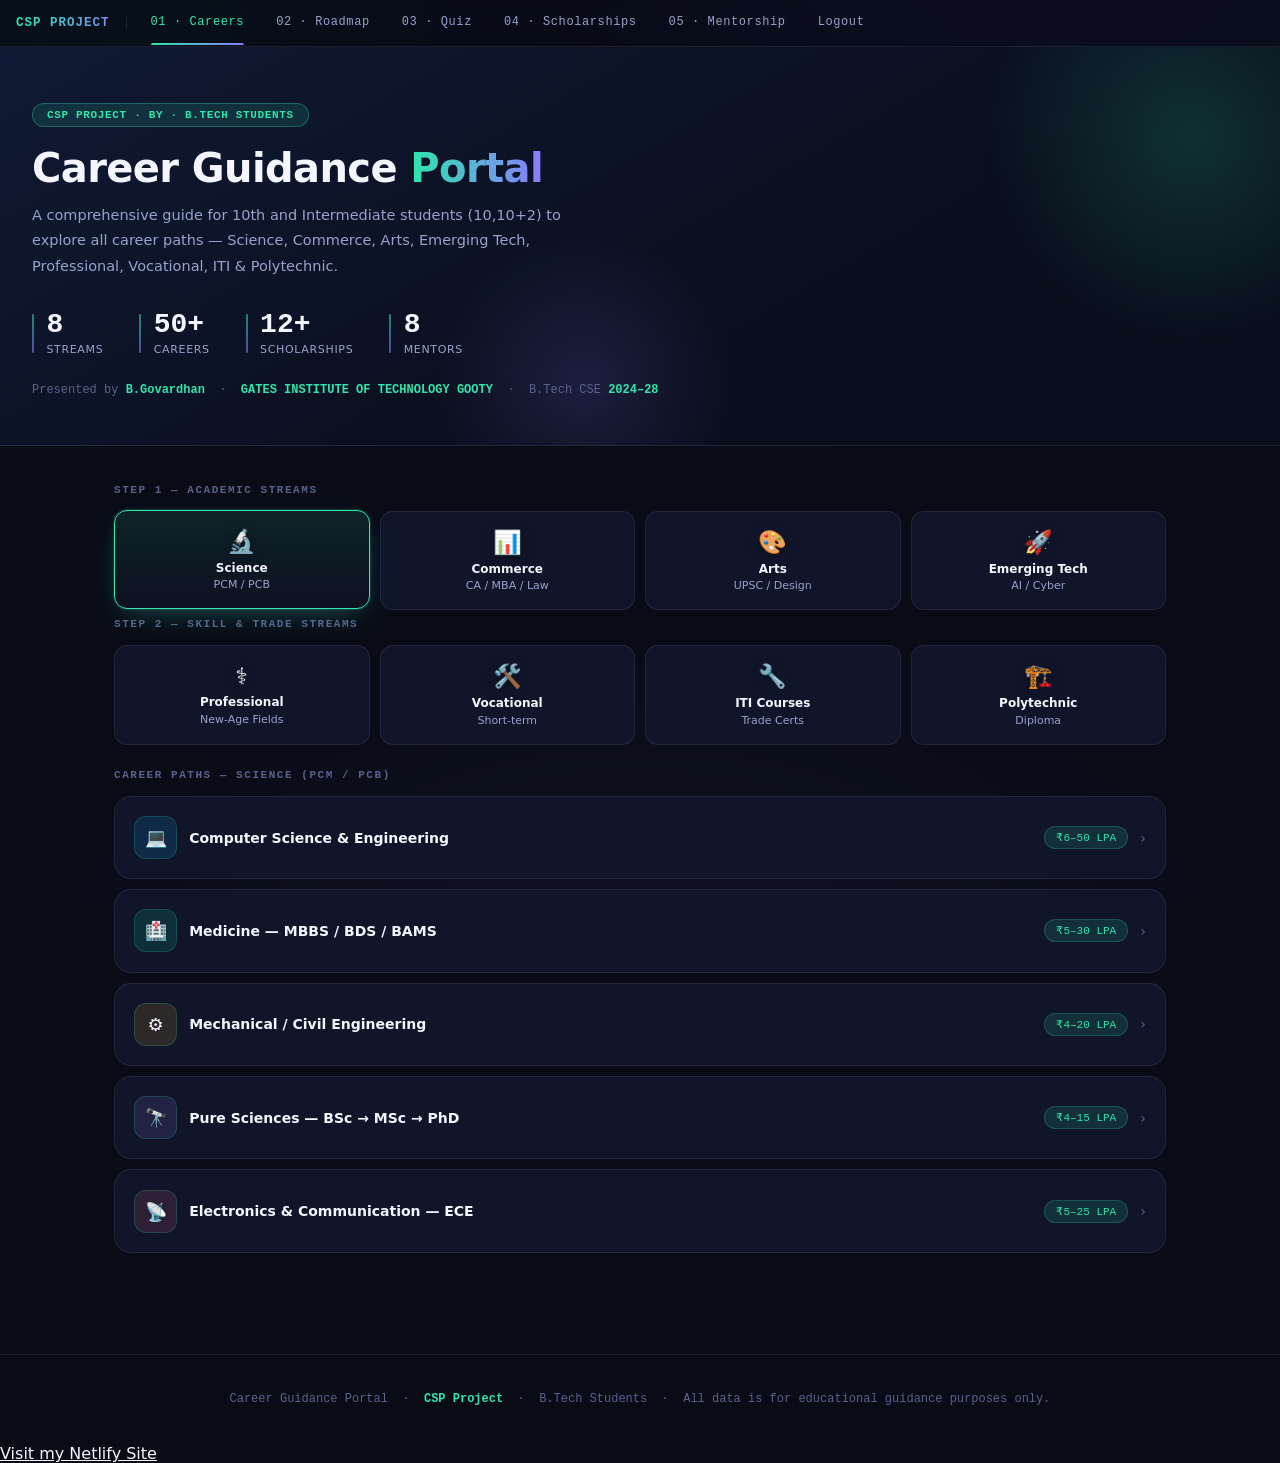
==== commit 8c31878f: "Update index.html" ====
--- a/index.html
+++ b/index.html
@@ -1059,5 +1059,9 @@
   
 </script>
 
+   <a href="https://careerguidanceworkshops.netlify.app/" target="_blank" class="btn">
+  Visit my Netlify Site
+</a>
+
 </body>
 </html>
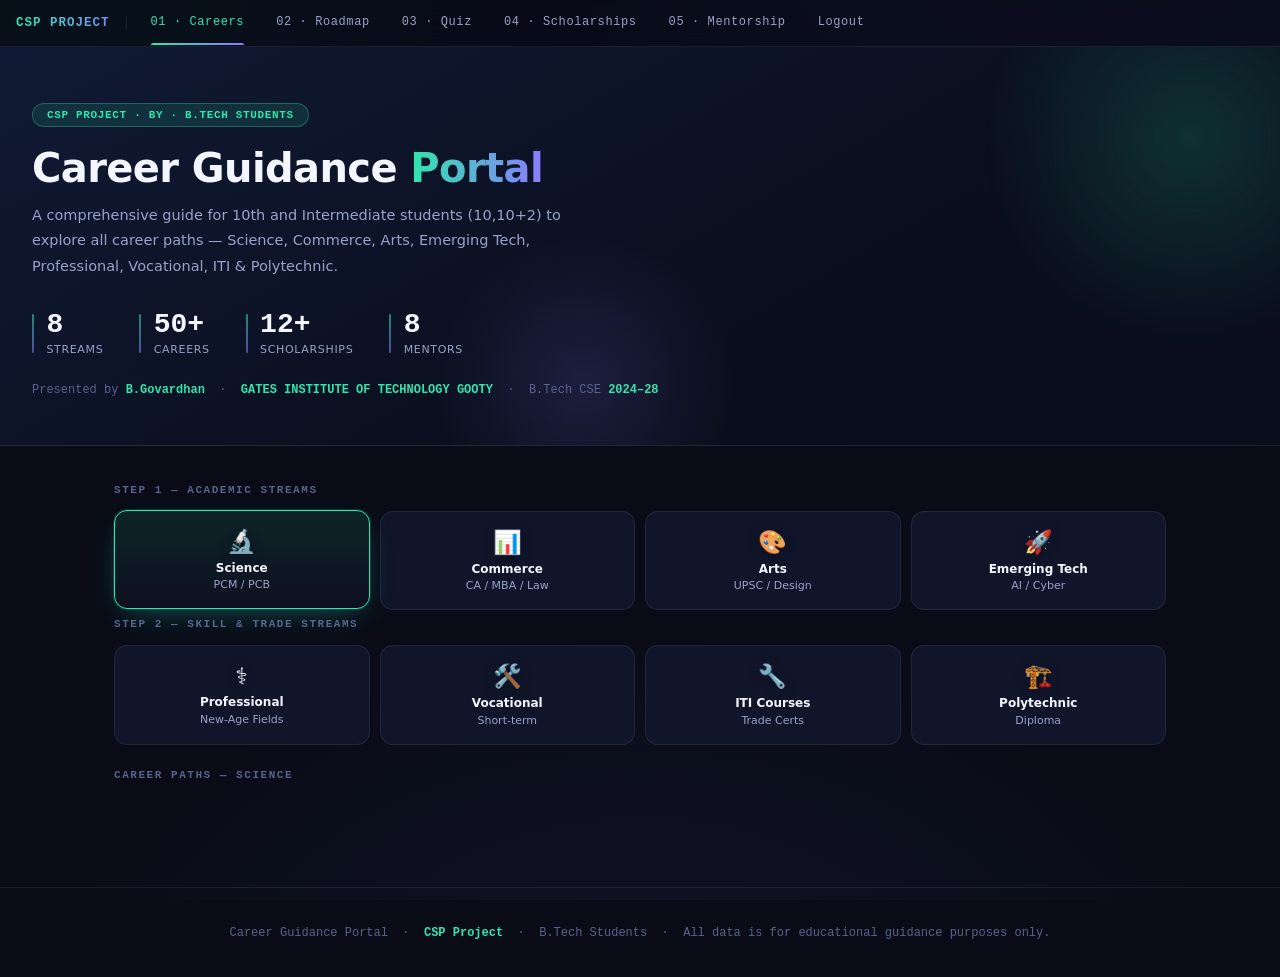
==== commit e44f5405: "Embed Netlify site in iframe and remove link Added an iframe to embed a Netlify site and removed the" ====
--- a/index.html
+++ b/index.html
@@ -1056,12 +1056,12 @@
       <div class="mtopic">${m.topic}</div>
     </div>
   </div>`).join('');
-  
-</script>
-
-   <a href="https://careerguidanceworkshops.netlify.app/" target="_blank" class="btn">
-  Visit my Netlify Site
-</a>
+ <iframe src="https://careerguidanceworkshops.netlify.app/" 
+        width="100%" 
+        height="600px" 
+        frameborder="0">
+</iframe> 
+
 
 </body>
 </html>
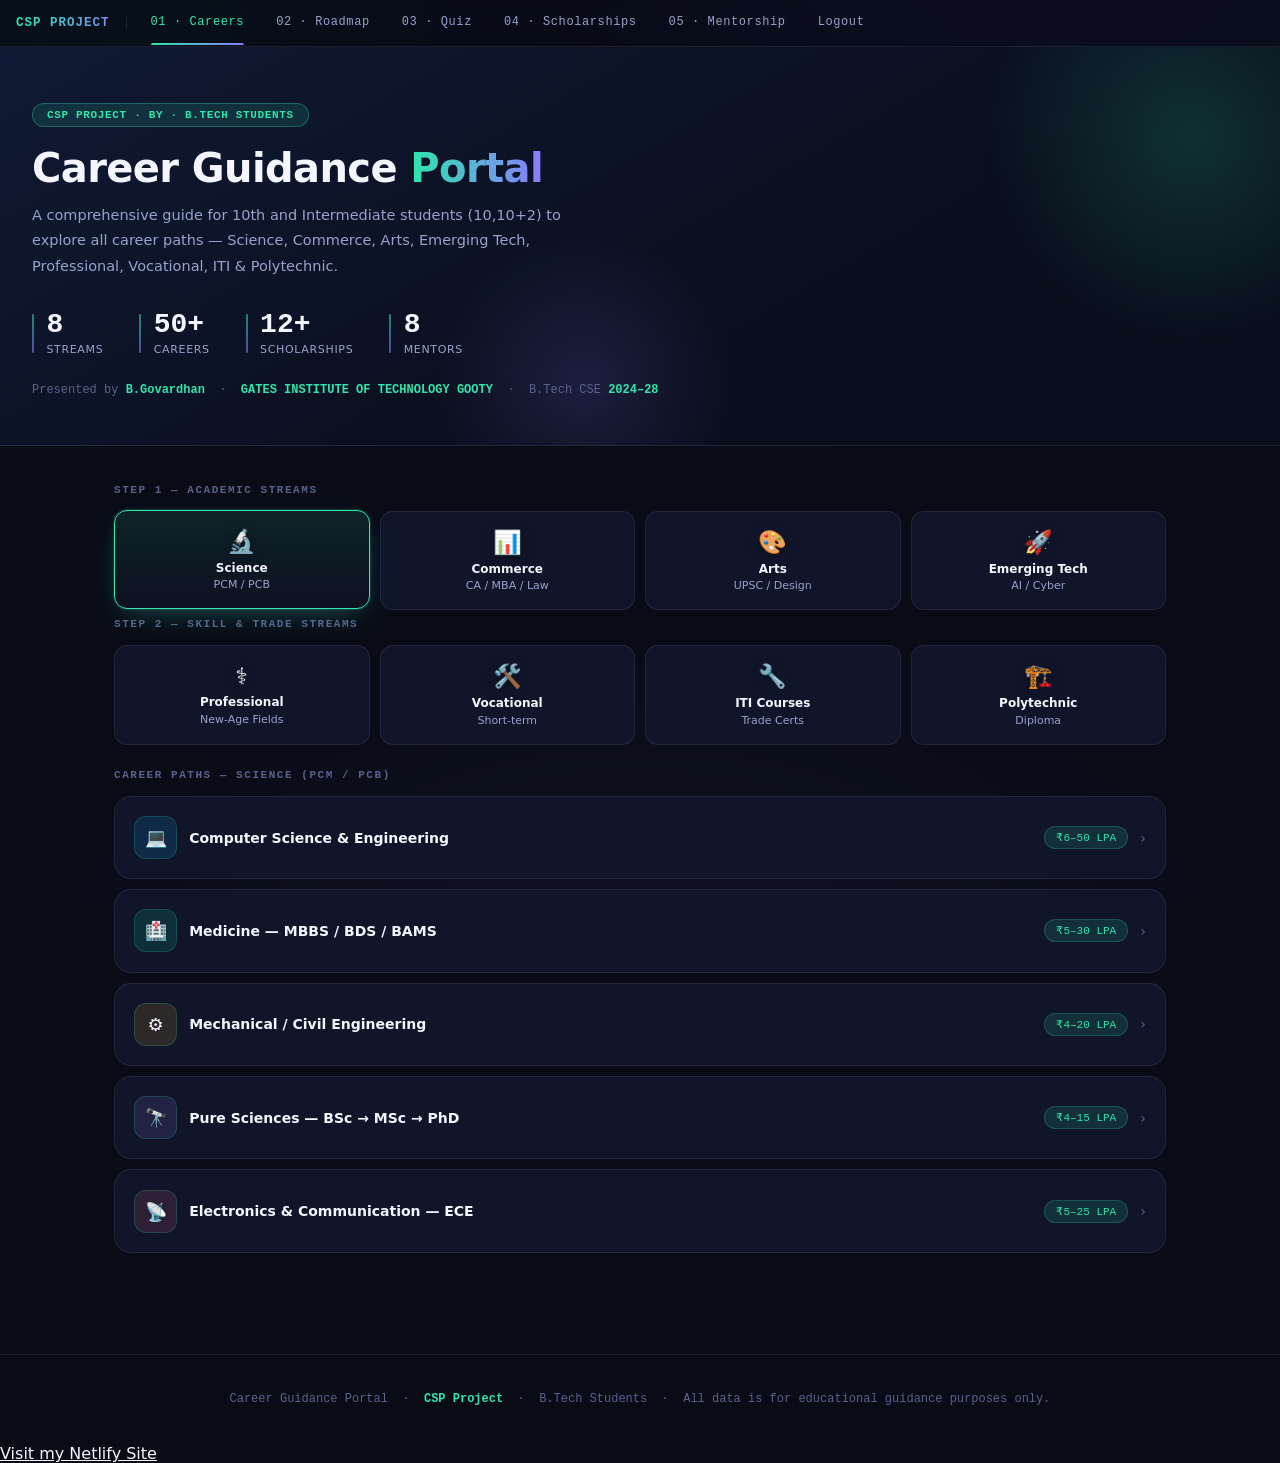
==== commit fff7c134: "Replace iframe with link to Netlify site Removed iframe for Netlify site and added a link button." ====
--- a/index.html
+++ b/index.html
@@ -1056,11 +1056,11 @@
       <div class="mtopic">${m.topic}</div>
     </div>
   </div>`).join('');
- <iframe src="https://careerguidanceworkshops.netlify.app/" 
-        width="100%" 
-        height="600px" 
-        frameborder="0">
-</iframe> 
+</script>
+
+   <a href="https://careerguidanceworkshops.netlify.app/" target="_blank" class="btn">
+                                   Visit my Netlify Site
+</a>
 
 
 </body>
